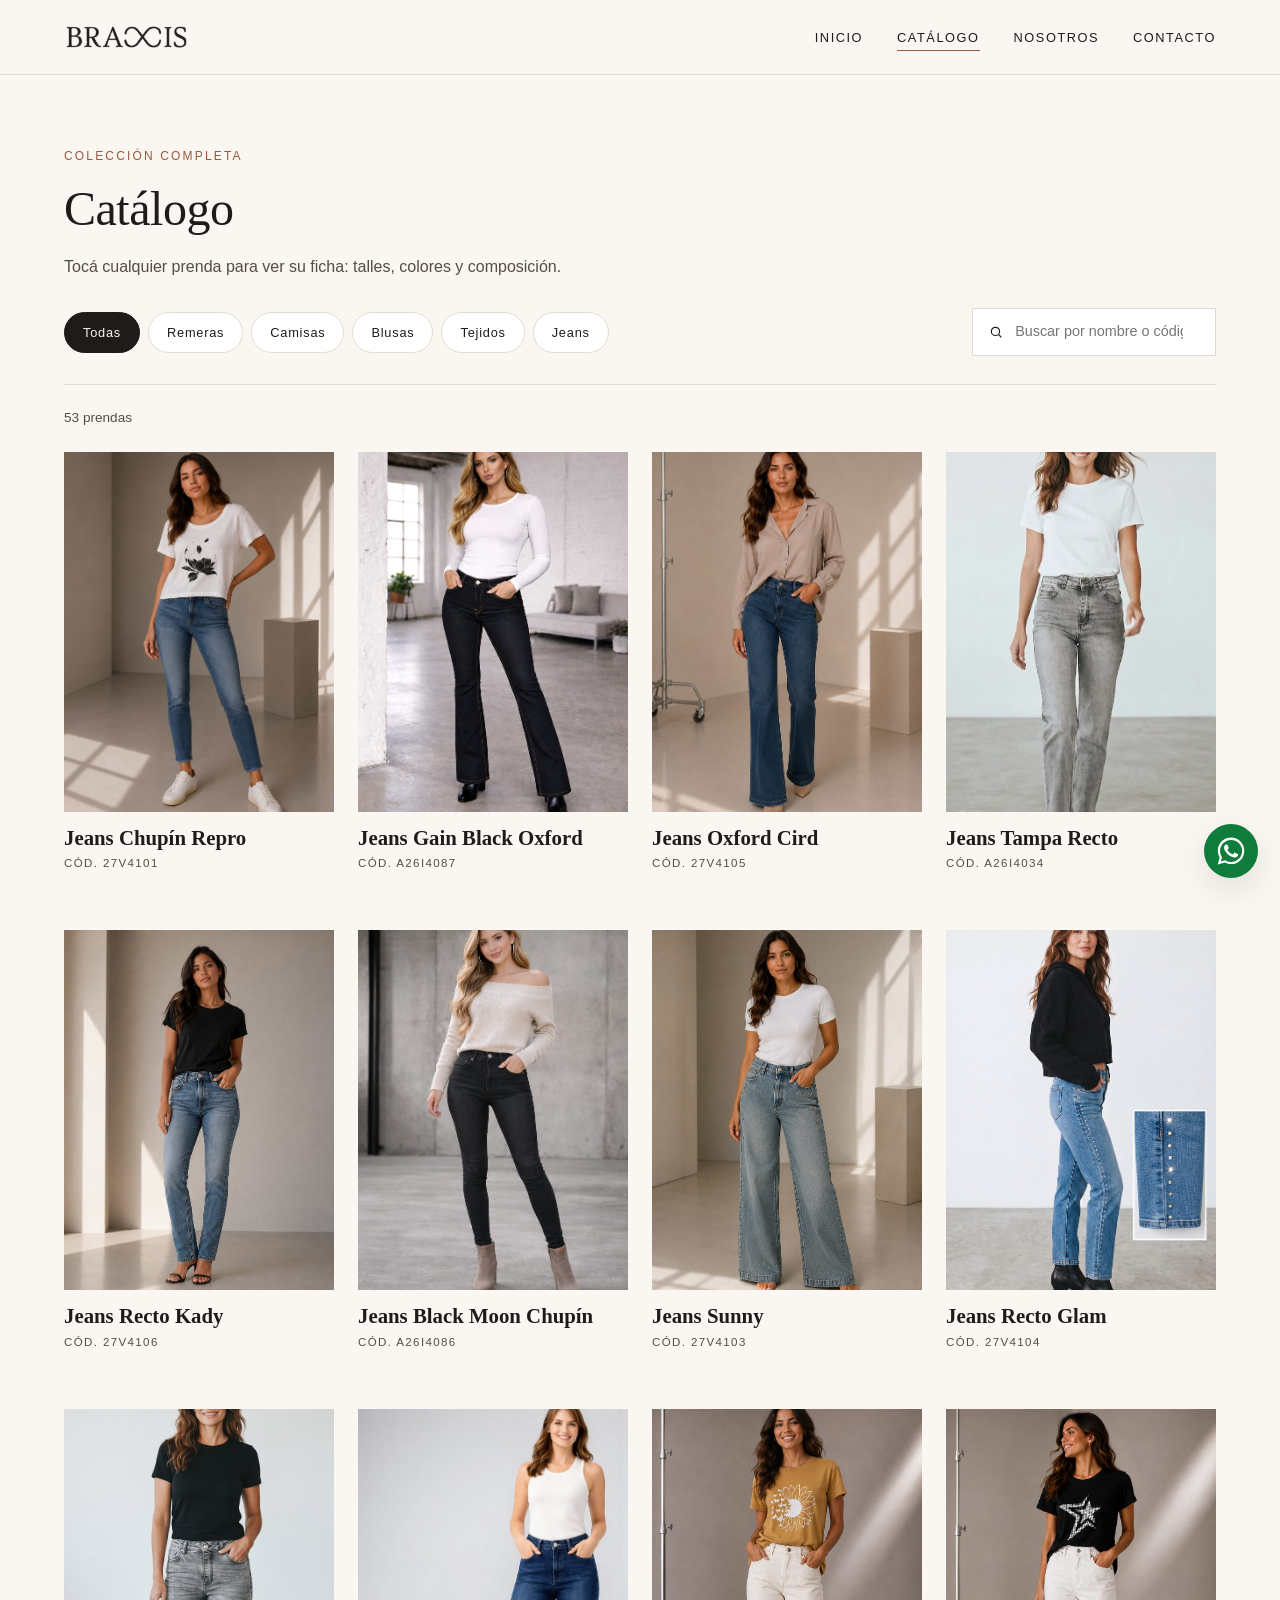
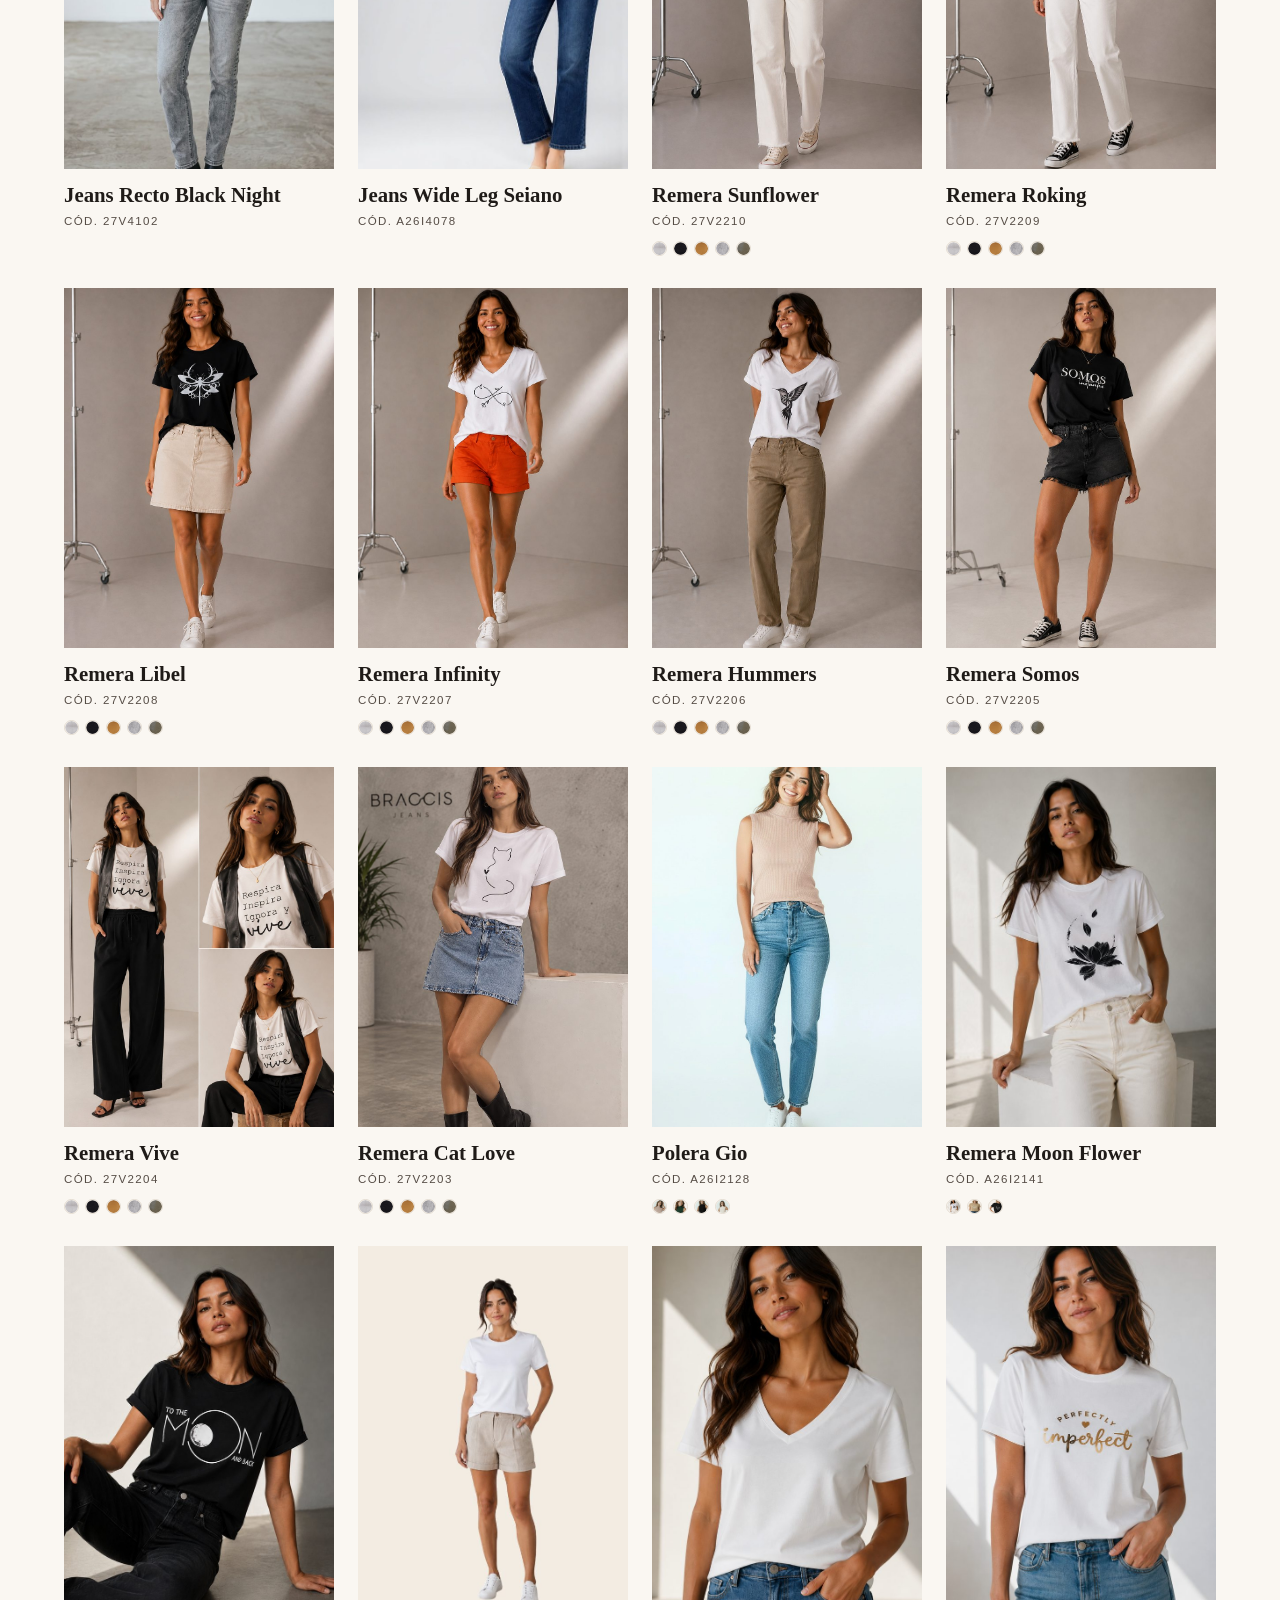
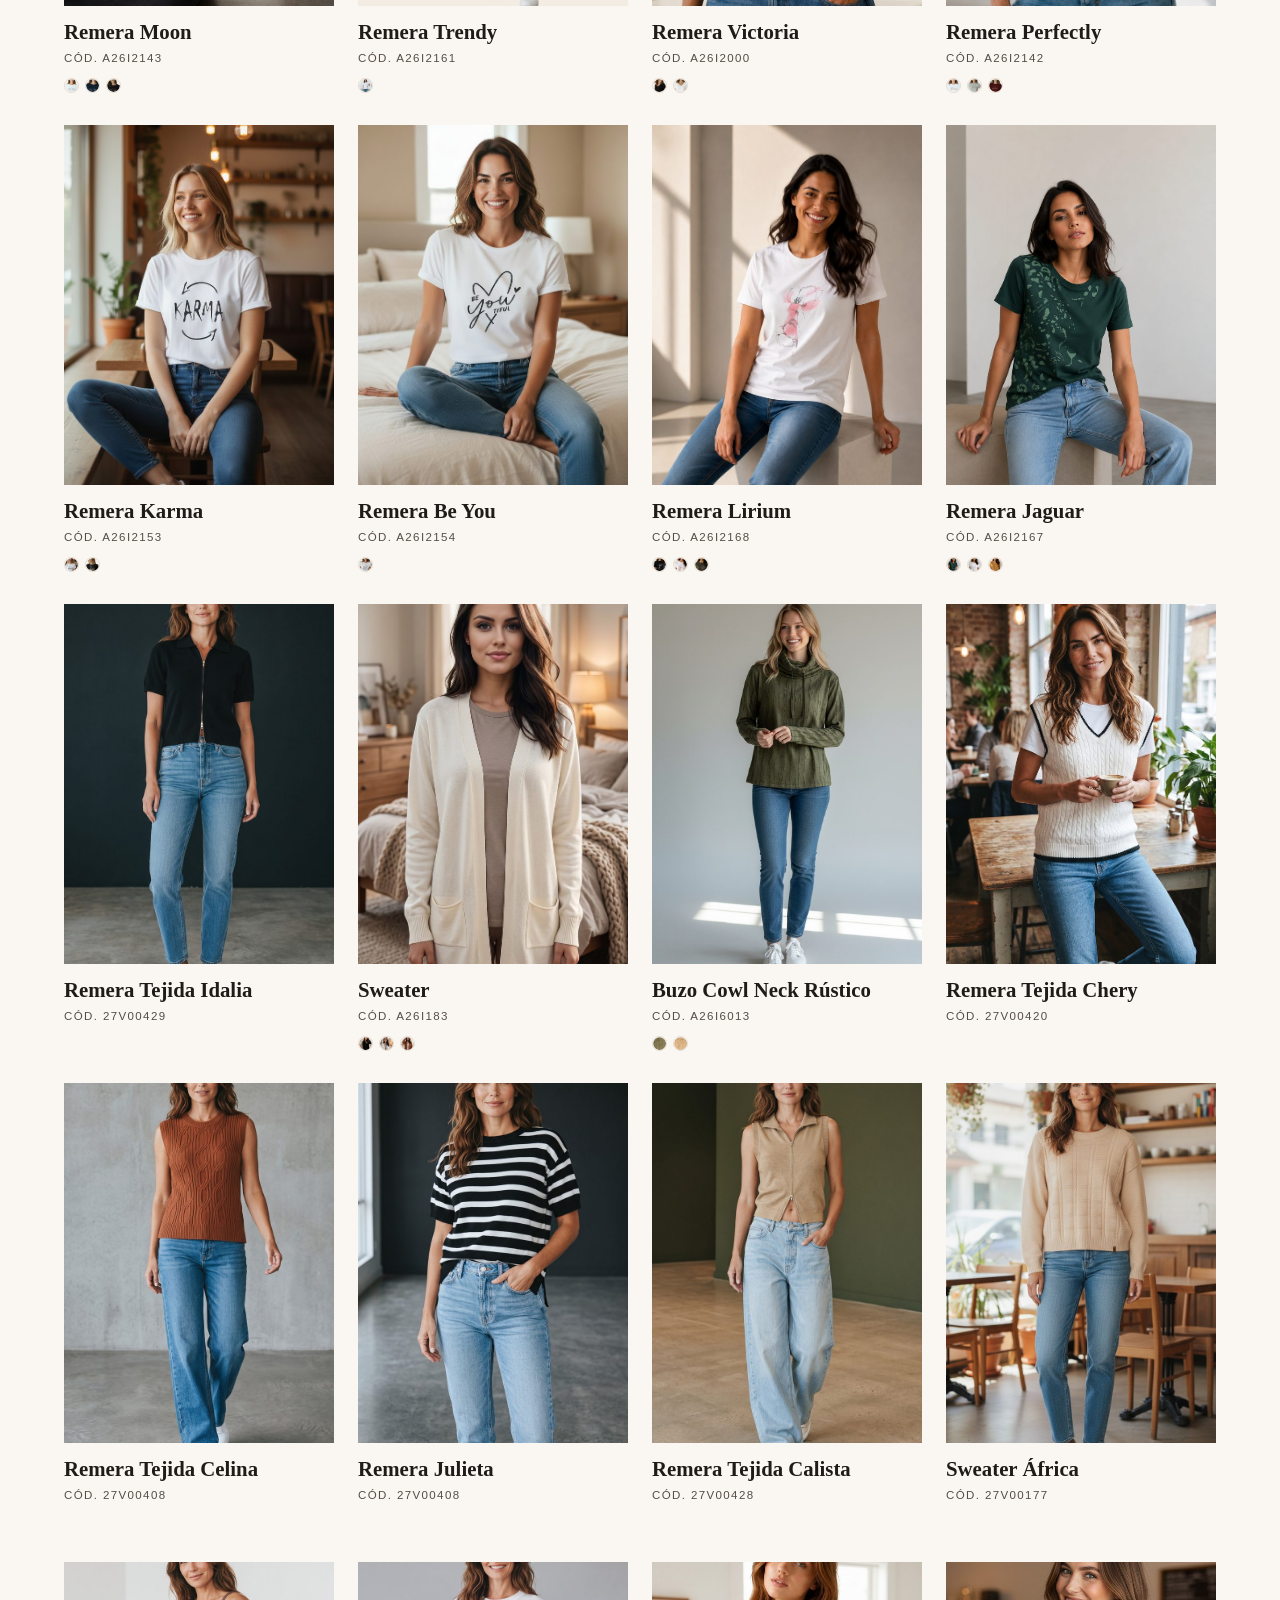
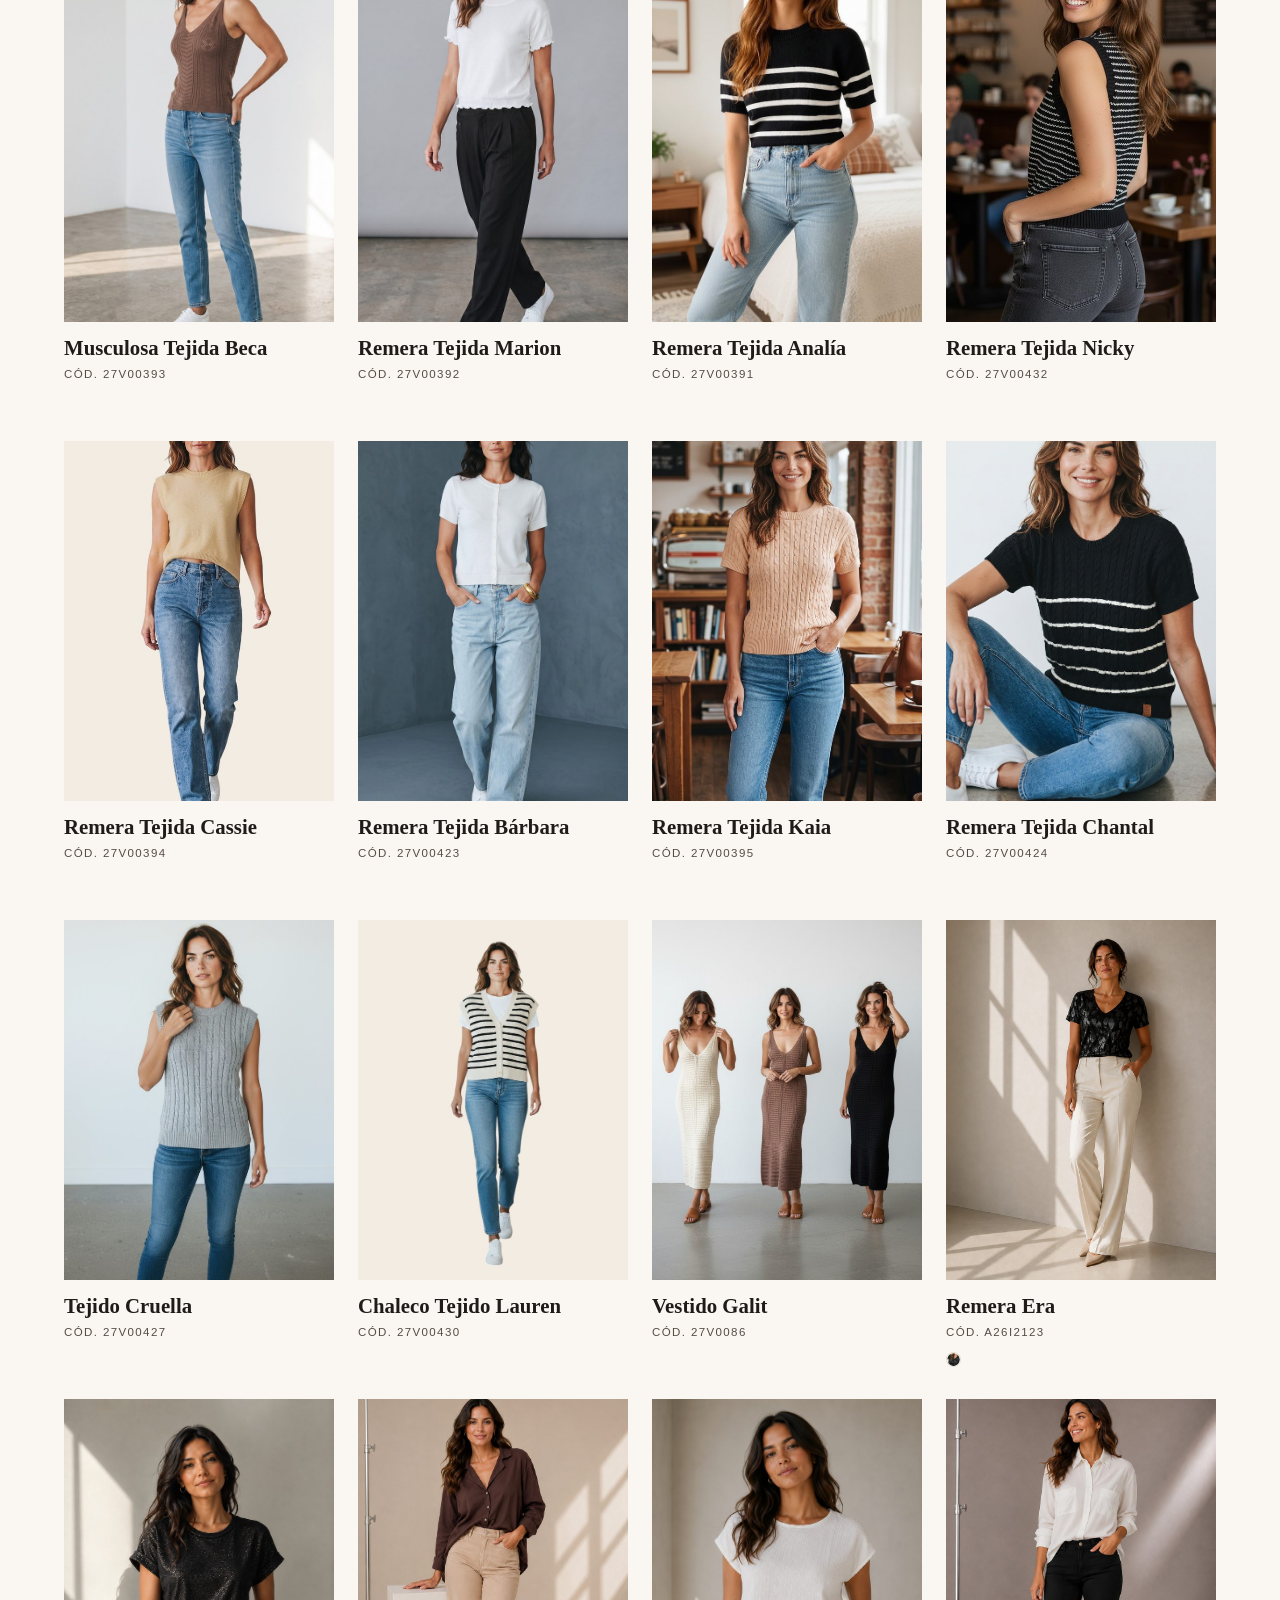
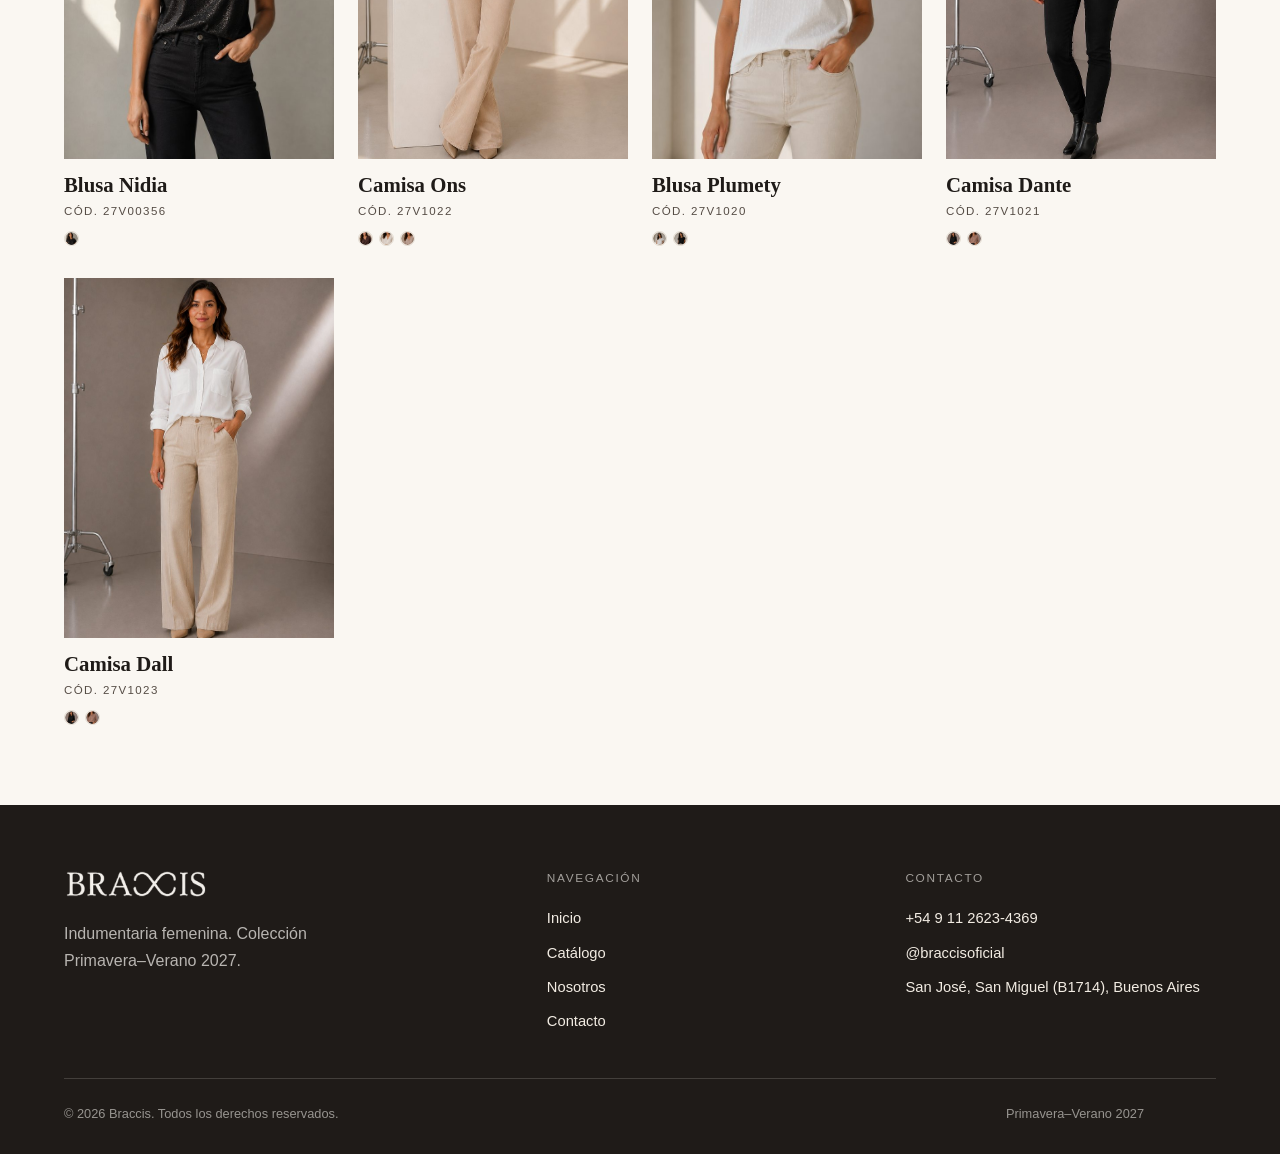
==== catalogo.html @ afd250ff "Sitio web de Braccis: catalogo Primavera-Verano 2027 Sitio estatico de tres paginas (inicio, catalog" ====
<!DOCTYPE html>
<html lang="es-AR">
<head>
  <meta charset="UTF-8">
  <!-- Reglas de seguridad metidas en la propia pagina.
       Hacen falta porque GitHub Pages no lee el archivo _headers.
       Si se publica en Netlify, manda _headers (que ademas agrega
       proteccion contra iframes y HTTPS forzado, que aca no se pueden). -->
  <meta http-equiv="Content-Security-Policy" content="default-src 'self'; script-src 'self'; style-src 'self' 'unsafe-inline' https://fonts.googleapis.com; font-src 'self' https://fonts.gstatic.com; img-src 'self' data:; connect-src 'self' https://formspree.io; form-action 'self' https://formspree.io; base-uri 'self'; object-src 'none'">
  <meta name="viewport" content="width=device-width, initial-scale=1.0">
  <title>Catálogo | Braccis</title>
  <meta name="description" content="Catálogo completo de prendas Braccis: remeras, jeans, tejidos, camisas y blusas. Talles, colores y composición de cada modelo.">

  <link rel="preconnect" href="https://fonts.googleapis.com">
  <link rel="preconnect" href="https://fonts.gstatic.com" crossorigin>
  <link href="https://fonts.googleapis.com/css2?family=Cormorant+Garamond:wght@300;400;500&family=Inter:wght@300;400;500&display=swap" rel="stylesheet">
  <link rel="icon" href="img/favicon.svg" type="image/svg+xml">
  <meta name="theme-color" content="#1f1b18">
  <link rel="stylesheet" href="css/styles.css">
</head>
<body>

  <!-- ============ HEADER ============ -->
  <header class="header">
    <div class="contenedor header__inner">
      <a href="index.html" class="logo"><img src="img/logo.png" alt="Braccis"></a>

      <nav class="nav">
        <ul class="nav__lista">
          <li><a class="nav__link" href="index.html">Inicio</a></li>
          <li><a class="nav__link" href="catalogo.html" aria-current="page">Catálogo</a></li>
          <li><a class="nav__link" href="index.html#nosotros">Nosotros</a></li>
          <li><a class="nav__link" href="contacto.html">Contacto</a></li>
        </ul>
      </nav>

      <button class="hamburguesa" aria-label="Abrir menú" aria-expanded="false">
        <span></span><span></span><span></span>
      </button>
    </div>
  </header>

  <!-- ============ ENCABEZADO DE PAGINA ============ -->
  <section style="padding-top:72px">
    <div class="contenedor">
      <p class="antetitulo">Colección completa</p>
      <h1 class="titulo-seccion">Catálogo</h1>
      <p class="bajada">Tocá cualquier prenda para ver su ficha: talles, colores y composición.</p>
    </div>
  </section>

  <!-- ============ FILTROS ============ -->
  <div class="contenedor">
    <div class="filtros">
      <!-- Los chips se generan solos con las categorias de js/productos.js -->
      <div class="filtros__grupo" data-filtros></div>

      <label class="buscador">
        <svg width="16" height="16" viewBox="0 0 24 24" fill="none" stroke="currentColor" stroke-width="2" aria-hidden="true">
          <circle cx="11" cy="11" r="7"></circle>
          <line x1="21" y1="21" x2="16.7" y2="16.7"></line>
        </svg>
        <input type="search" placeholder="Buscar por nombre o código" data-buscador aria-label="Buscar prendas">
      </label>
    </div>

    <p class="contador" data-contador></p>

    <!-- ============ GRILLA ============ -->
    <div class="grilla-productos" data-grilla></div>
  </div>

  <!-- ============ FOOTER ============ -->
  <footer class="footer">
    <div class="contenedor">
      <div class="footer__grid">
        <div>
          <p class="logo"><img src="img/logo-claro.png" alt="Braccis"></p>
          <p style="margin-top:14px;max-width:36ch;color:rgba(250,247,242,.7)" data-empresa="descripcionCorta"></p>
        </div>

        <div>
          <p class="footer__titulo">Navegación</p>
          <ul class="footer__lista">
            <li><a href="index.html">Inicio</a></li>
            <li><a href="catalogo.html">Catálogo</a></li>
            <li><a href="index.html#nosotros">Nosotros</a></li>
            <li><a href="contacto.html">Contacto</a></li>
          </ul>
        </div>

        <div>
          <p class="footer__titulo">Contacto</p>
          <ul class="footer__lista">
            <li><a data-empresa="email" href="#"></a></li>
            <li><a data-empresa="telefonoVisible" href="#"></a></li>
            <li><a data-empresa="instagramUsuario" href="#" target="_blank" rel="noopener"></a></li>
            <li data-empresa="direccion"></li>
          </ul>
        </div>
      </div>

      <div class="footer__abajo">
        <span>&copy; <span data-anio></span> Braccis. Todos los derechos reservados.</span>
        <span>Primavera–Verano 2027</span>
      </div>
    </div>
  </footer>

  <a class="wsp-flotante" data-wsp href="#" aria-label="Escribinos por WhatsApp">
    <svg width="28" height="28" viewBox="0 0 24 24" fill="#fff" aria-hidden="true">
      <path d="M17.47 14.38c-.3-.15-1.75-.86-2.02-.96-.27-.1-.47-.15-.67.15-.2.3-.77.96-.94 1.16-.17.2-.35.22-.64.07-.3-.15-1.25-.46-2.38-1.47-.88-.79-1.48-1.76-1.65-2.06-.17-.3-.02-.46.13-.6.13-.13.3-.35.45-.52.15-.17.2-.3.3-.5.1-.2.05-.37-.02-.52-.08-.15-.67-1.61-.92-2.2-.24-.58-.49-.5-.67-.51h-.57c-.2 0-.52.07-.79.37-.27.3-1.04 1.01-1.04 2.47s1.06 2.87 1.21 3.07c.15.2 2.1 3.2 5.08 4.49.71.3 1.26.49 1.69.63.71.22 1.36.19 1.87.12.57-.09 1.75-.72 2-1.41.25-.69.25-1.28.17-1.41-.07-.13-.27-.2-.57-.35zM12.05 21.5h-.01a9.42 9.42 0 0 1-4.8-1.32l-.34-.2-3.57.94.95-3.48-.22-.36a9.4 9.4 0 0 1-1.44-5.02c0-5.2 4.23-9.43 9.44-9.43a9.37 9.37 0 0 1 6.67 2.77 9.35 9.35 0 0 1 2.76 6.67c0 5.2-4.23 9.43-9.44 9.43zM20.14 3.85A11.28 11.28 0 0 0 12.05.5C5.8.5.72 5.58.72 11.82c0 2 .52 3.95 1.52 5.67L.62 23.5l6.15-1.61a11.3 11.3 0 0 0 5.28 1.34h.01c6.24 0 11.32-5.08 11.32-11.32 0-3.03-1.18-5.87-3.24-8.01z"/>
    </svg>
  </a>

  <div class="modal" data-modal>
    <div class="modal__caja" data-modal-contenido></div>
  </div>

  <script src="js/config.js"></script>
  <script src="js/productos.js"></script>
  <script src="js/catalogo.js"></script>
  <script src="js/main.js"></script>
</body>
</html>
---- css/styles.css ----
/* ============================================================
   Braccis - hoja de estilos principal
   Paleta, tipografia y componentes compartidos por todo el sitio
   ============================================================ */

:root {
  /* Colores */
  --crema:      #faf7f2;
  --crema-alt:  #f2ece3;
  --tinta:      #1f1b18;
  --tinta-soft: #554c45;
  --linea:      #e3dbd0;
  --acento:     #98583e;   /* terracota (oscurecido para que el texto
                              chico llegue al contraste minimo AA) */
  --acento-osc: #8a4f38;
  --blanco:     #ffffff;

  /* Tipografia */
  --display: "Cormorant Garamond", Georgia, "Times New Roman", serif;
  --texto:   "Inter", -apple-system, "Segoe UI", Roboto, Helvetica, Arial, sans-serif;

  /* Medidas */
  --ancho:   1200px;
  --radio:   2px;
  --sombra:  0 12px 32px rgba(31, 27, 24, .10);
  --trans:   .25s ease;
}

/* ---------- Reset ---------- */
*, *::before, *::after { box-sizing: border-box; }
body, h1, h2, h3, h4, p, figure, ul, ol { margin: 0; padding: 0; }
ul, ol { list-style: none; }
img { max-width: 100%; display: block; }
a { color: inherit; text-decoration: none; }
button { font: inherit; cursor: pointer; border: none; background: none; color: inherit; }
input, select, textarea { font: inherit; color: inherit; }

html { scroll-behavior: smooth; }

body {
  font-family: var(--texto);
  font-size: 16px;
  line-height: 1.65;
  color: var(--tinta);
  background: var(--crema);
  -webkit-font-smoothing: antialiased;
}

/* ---------- Utilidades ---------- */
.contenedor {
  width: 100%;
  max-width: var(--ancho);
  margin-inline: auto;
  padding-inline: 24px;
}

.seccion { padding-block: 96px; }
.seccion--alt { background: var(--crema-alt); }

.titulo-seccion {
  font-family: var(--display);
  font-size: clamp(2rem, 4vw, 3rem);
  font-weight: 500;
  line-height: 1.15;
  letter-spacing: -.01em;
}

.antetitulo {
  font-size: .75rem;
  letter-spacing: .18em;
  text-transform: uppercase;
  color: var(--acento);
  margin-bottom: 14px;
}

.bajada {
  color: var(--tinta-soft);
  max-width: 58ch;
  margin-top: 18px;
}

.centrado { text-align: center; }
.centrado .bajada { margin-inline: auto; }

/* ---------- Botones ---------- */
.btn {
  display: inline-flex;
  align-items: center;
  justify-content: center;
  gap: 10px;
  padding: 14px 30px;
  border-radius: var(--radio);
  font-size: .82rem;
  letter-spacing: .12em;
  text-transform: uppercase;
  transition: var(--trans);
  border: 1px solid transparent;
}
.btn--primario { background: var(--tinta); color: var(--crema); }
.btn--primario:hover { background: var(--acento); }
.btn--linea { border-color: var(--tinta); color: var(--tinta); }
.btn--linea:hover { background: var(--tinta); color: var(--crema); }
.btn--wsp { background: #0f7c3b; color: #fff; }
.btn--wsp:hover { background: #0d7035; }

/* ---------- Header ---------- */
.header {
  position: sticky;
  top: 0;
  z-index: 50;
  background: rgba(250, 247, 242, .92);
  backdrop-filter: blur(10px);
  border-bottom: 1px solid var(--linea);
}
.header__inner {
  display: flex;
  align-items: center;
  justify-content: space-between;
  gap: 24px;
  min-height: 74px;
}
/* El logo es la imagen sacada del catalogo (img/logo.png).
   Se cambia el alto y listo, el ancho se ajusta solo. */
.logo { display: inline-block; line-height: 0; }
.logo img { height: 26px; width: auto; }
.footer .logo img { height: 30px; }

/* Fallback: si algun dia se saca la imagen, el texto sigue funcionando */
.logo--texto {
  font-family: var(--display);
  font-size: 1.65rem;
  letter-spacing: .22em;
  text-transform: uppercase;
  line-height: 1.2;
}
.nav__lista { display: flex; gap: 34px; }
.nav__link {
  font-size: .8rem;
  letter-spacing: .12em;
  text-transform: uppercase;
  padding-block: 6px;
  position: relative;
}
.nav__link::after {
  content: "";
  position: absolute;
  left: 0; bottom: 0;
  width: 0; height: 1px;
  background: var(--acento);
  transition: var(--trans);
}
.nav__link:hover::after,
.nav__link[aria-current="page"]::after { width: 100%; }

/* Boton hamburguesa (solo movil) */
.hamburguesa { display: none; width: 26px; height: 18px; position: relative; }
.hamburguesa span {
  position: absolute; left: 0;
  width: 100%; height: 1.5px;
  background: var(--tinta);
  transition: var(--trans);
}
.hamburguesa span:nth-child(1) { top: 0; }
.hamburguesa span:nth-child(2) { top: 50%; transform: translateY(-50%); }
.hamburguesa span:nth-child(3) { bottom: 0; }
.hamburguesa[aria-expanded="true"] span:nth-child(1) { top: 50%; transform: rotate(45deg); }
.hamburguesa[aria-expanded="true"] span:nth-child(2) { opacity: 0; }
.hamburguesa[aria-expanded="true"] span:nth-child(3) { bottom: auto; top: 50%; transform: rotate(-45deg); }

/* ---------- Hero ---------- */
.hero {
  min-height: 78vh;
  display: grid;
  place-items: center;
  text-align: center;
  padding-block: 110px;
  /* Para cambiar la foto de portada, reemplazar la ruta de url() */
  background:
    linear-gradient(rgba(31,27,24,.42), rgba(31,27,24,.52)),
    url("../img/prendas/jeans-cird.jpg") center 6% / cover no-repeat,
    var(--tinta-soft);
  color: var(--crema);
}
.hero__antetitulo {
  font-size: .75rem;
  letter-spacing: .22em;
  text-transform: uppercase;
  color: rgba(250, 247, 242, .8);
  margin-bottom: 20px;
}
.hero__titulo {
  font-family: var(--display);
  font-weight: 400;
  font-size: clamp(2.6rem, 7vw, 5rem);
  line-height: 1.05;
  letter-spacing: -.02em;
}
.hero__bajada {
  margin: 22px auto 36px;
  max-width: 52ch;
  font-size: 1.05rem;
  color: rgba(250, 247, 242, .9);
}
.hero__acciones { display: flex; gap: 16px; justify-content: center; flex-wrap: wrap; }
.hero .btn--linea { border-color: var(--crema); color: var(--crema); }
.hero .btn--linea:hover { background: var(--crema); color: var(--tinta); }

/* ---------- Grilla de categorias ---------- */
.grilla-categorias {
  display: grid;
  grid-template-columns: repeat(auto-fit, minmax(260px, 1fr));
  gap: 20px;
  margin-top: 52px;
}
.categoria {
  position: relative;
  aspect-ratio: 3 / 4;
  overflow: hidden;
  background: var(--crema-alt);
  display: block;
}
.categoria img { width: 100%; height: 100%; object-fit: cover; transition: transform .6s ease; }
.categoria:hover img { transform: scale(1.05); }
.categoria__etiqueta {
  position: absolute;
  inset: auto 0 0 0;
  padding: 22px;
  background: linear-gradient(transparent, rgba(31,27,24,.75));
  color: var(--crema);
  font-family: var(--display);
  font-size: 1.5rem;
}

/* ---------- Catalogo ---------- */
.filtros {
  display: flex;
  flex-wrap: wrap;
  align-items: center;
  gap: 12px;
  padding-block: 28px;
  border-bottom: 1px solid var(--linea);
}
.filtros__grupo { display: flex; flex-wrap: wrap; gap: 8px; }
.chip {
  padding: 9px 18px;
  border: 1px solid var(--linea);
  border-radius: 999px;
  font-size: .8rem;
  letter-spacing: .06em;
  background: var(--blanco);
  transition: var(--trans);
}
.chip:hover { border-color: var(--tinta); }
.chip[aria-pressed="true"] { background: var(--tinta); color: var(--crema); border-color: var(--tinta); }

.buscador {
  margin-left: auto;
  display: flex;
  align-items: center;
  gap: 10px;
  border: 1px solid var(--linea);
  background: var(--blanco);
  padding: 10px 16px;
  min-width: 240px;
}
.buscador input { border: none; outline: none; width: 100%; background: transparent; font-size: .9rem; }

.contador {
  padding-block: 22px;
  font-size: .85rem;
  color: var(--tinta-soft);
}

.grilla-productos {
  display: grid;
  grid-template-columns: repeat(auto-fill, minmax(240px, 1fr));
  gap: 32px 24px;
  padding-bottom: 80px;
}

.producto { cursor: pointer; }
.producto__figura {
  position: relative;
  aspect-ratio: 3 / 4;
  background: var(--crema-alt);
  overflow: hidden;
  margin-bottom: 14px;
}
.producto__figura img { width: 100%; height: 100%; object-fit: cover; transition: transform .6s ease; }
.producto:hover .producto__figura img { transform: scale(1.04); }
.producto__placeholder {
  width: 100%; height: 100%;
  display: grid; place-items: center;
  font-family: var(--display);
  font-size: 2.4rem;
  color: #cfc4b5;
  background: repeating-linear-gradient(45deg, var(--crema-alt) 0 12px, #ece5da 12px 24px);
}
.producto__nombre { font-family: var(--display); font-size: 1.3rem; line-height: 1.2; }
.producto__codigo { font-size: .72rem; letter-spacing: .12em; color: var(--tinta-soft); text-transform: uppercase; margin-top: 4px; }
.producto__precio { margin-top: 8px; font-size: .95rem; }
.producto__colores { display: flex; gap: 6px; margin-top: 10px; min-height: 15px; }

/* Cada bolita es el circulito recortado del catalogo, no un color plano */
.punto-color {
  width: 15px;
  height: 15px;
  border-radius: 50%;
  border: 1px solid var(--linea);
  object-fit: cover;
  flex: 0 0 auto;
}

/* Lista de colores dentro de la ficha */
.colores-lista { display: flex; flex-wrap: wrap; gap: 6px 14px; }
.color-item { display: inline-flex; align-items: center; gap: 6px; }

.vacio { padding: 80px 0; text-align: center; color: var(--tinta-soft); }

/* ---------- Modal de producto ---------- */
.modal {
  position: fixed;
  inset: 0;
  z-index: 100;
  display: none;
  place-items: center;
  padding: 24px;
  background: rgba(31, 27, 24, .55);
}
.modal.abierto { display: grid; }
.modal__caja {
  background: var(--crema);
  max-width: 900px;
  width: 100%;
  max-height: 90vh;
  overflow-y: auto;
  display: grid;
  grid-template-columns: 1fr 1fr;
  position: relative;
  box-shadow: var(--sombra);
}
.modal__cerrar {
  position: absolute;
  top: 14px; right: 16px;
  font-size: 1.8rem;
  line-height: 1;
  z-index: 2;
}
.modal__media { background: var(--crema-alt); }
.modal__figura { background: var(--crema-alt); aspect-ratio: 3/4; }
.modal__figura img { width: 100%; height: 100%; object-fit: cover; }

/* Tira de miniaturas: la principal mas las fotos de los otros colores */
.miniaturas {
  display: flex;
  gap: 8px;
  padding: 10px;
  overflow-x: auto;
}
.miniatura {
  flex: 0 0 58px;
  height: 78px;
  padding: 0;
  border: 1px solid transparent;
  background: var(--blanco);
  opacity: .6;
  transition: var(--trans);
}
.miniatura img { width: 100%; height: 100%; object-fit: cover; }
.miniatura:hover { opacity: 1; }
.miniatura[aria-current="true"] { opacity: 1; border-color: var(--tinta); }
.modal__info { padding: 44px 40px; }
.modal__nombre { font-family: var(--display); font-size: 2.1rem; line-height: 1.1; }
.ficha { margin-top: 26px; border-top: 1px solid var(--linea); }
.ficha__fila { display: flex; gap: 16px; padding: 12px 0; border-bottom: 1px solid var(--linea); font-size: .9rem; }
.ficha__clave { min-width: 110px; color: var(--tinta-soft); letter-spacing: .06em; text-transform: uppercase; font-size: .72rem; padding-top: 3px; }
.talles { display: flex; flex-wrap: wrap; gap: 8px; }
.talle { border: 1px solid var(--linea); padding: 5px 13px; font-size: .8rem; background: var(--blanco); }

/* ---------- Formulario ---------- */
.form { display: grid; gap: 18px; max-width: 620px; }
.campo { display: grid; gap: 7px; }
.campo label { font-size: .74rem; letter-spacing: .12em; text-transform: uppercase; color: var(--tinta-soft); }
.campo input, .campo textarea, .campo select {
  border: 1px solid var(--linea);
  background: var(--blanco);
  padding: 13px 15px;
  border-radius: var(--radio);
  outline: none;
  transition: var(--trans);
}
.campo input:focus, .campo textarea:focus, .campo select:focus { border-color: var(--acento); }
.campo textarea { min-height: 140px; resize: vertical; }
.form__nota { font-size: .82rem; color: var(--tinta-soft); }

/* ---------- Datos de contacto ---------- */
.datos { display: grid; gap: 26px; }
.dato__clave { font-size: .72rem; letter-spacing: .14em; text-transform: uppercase; color: var(--acento); margin-bottom: 5px; }
.dato a:hover { color: var(--acento); }

.dos-columnas {
  display: grid;
  grid-template-columns: 1.1fr .9fr;
  gap: 64px;
  align-items: start;
}

/* ---------- Footer ---------- */
.footer {
  background: var(--tinta);
  color: var(--crema-alt);
  padding-block: 64px 30px;
}
.footer a:hover { color: var(--blanco); }
.footer__grid {
  display: grid;
  grid-template-columns: 1.4fr 1fr 1fr;
  gap: 48px;
  padding-bottom: 44px;
  border-bottom: 1px solid rgba(250, 247, 242, .16);
}
.footer__titulo { font-size: .74rem; letter-spacing: .14em; text-transform: uppercase; margin-bottom: 18px; color: rgba(250,247,242,.6); }
.footer__lista { display: grid; gap: 10px; font-size: .92rem; }
.footer__abajo {
  padding-top: 24px;
  display: flex;
  justify-content: space-between;
  flex-wrap: wrap;
  gap: 12px;
  font-size: .8rem;
  color: rgba(250, 247, 242, .55);
}

/* ---------- WhatsApp flotante ---------- */
.wsp-flotante {
  position: fixed;
  right: 22px; bottom: 22px;
  z-index: 60;
  width: 54px; height: 54px;
  border-radius: 50%;
  background: #0f7c3b;
  display: grid;
  place-items: center;
  box-shadow: var(--sombra);
  transition: var(--trans);
}
.wsp-flotante:hover { transform: scale(1.07); }

/* ---------- Animacion de entrada ---------- */
.aparece { opacity: 0; transform: translateY(20px); transition: opacity .7s ease, transform .7s ease; }
.aparece.visible { opacity: 1; transform: none; }

/* ---------- Responsive ---------- */
@media (max-width: 900px) {
  .seccion { padding-block: 68px; }
  .dos-columnas { grid-template-columns: 1fr; gap: 44px; }
  .modal__caja { grid-template-columns: 1fr; }
  .modal__figura { aspect-ratio: 4/3; }
  .modal__info { padding: 30px 26px 40px; }
  .footer__grid { grid-template-columns: 1fr; gap: 34px; }

  .hamburguesa { display: block; }
  .nav {
    position: absolute;
    top: 100%; left: 0; right: 0;
    background: var(--crema);
    border-bottom: 1px solid var(--linea);
    display: none;
  }
  .nav.abierta { display: block; }
  .nav__lista { flex-direction: column; gap: 0; padding: 12px 24px 24px; }
  .nav__link { padding-block: 14px; border-bottom: 1px solid var(--linea); }
}

@media (max-width: 560px) {
  .grilla-productos { grid-template-columns: repeat(2, 1fr); gap: 24px 14px; }
  .buscador { margin-left: 0; width: 100%; }
  .btn { padding: 13px 24px; }
}

@media (prefers-reduced-motion: reduce) {
  * { animation: none !important; transition: none !important; }
  .aparece { opacity: 1; transform: none; }
}

/* ---------- Foco visible al navegar con teclado ---------- */
:focus-visible {
  outline: 2px solid var(--acento);
  outline-offset: 3px;
}
.hero :focus-visible,
.footer :focus-visible { outline-color: var(--crema); }

/* El boton flotante de WhatsApp se apoya sobre la esquina inferior derecha:
   se le reserva lugar para que no tape el texto del pie */
@media (max-width: 1320px) {
  .footer__abajo { padding-right: 72px; }
}
@media (max-width: 560px) {
  .footer__abajo { padding-right: 0; padding-bottom: 60px; }
}

/* Campo trampa contra robots de spam: invisible para las personas,
   pero los robots lo completan igual. Ver contacto.html */
.trampa {
  position: absolute;
  left: -9999px;
  width: 1px;
  height: 1px;
  overflow: hidden;
}
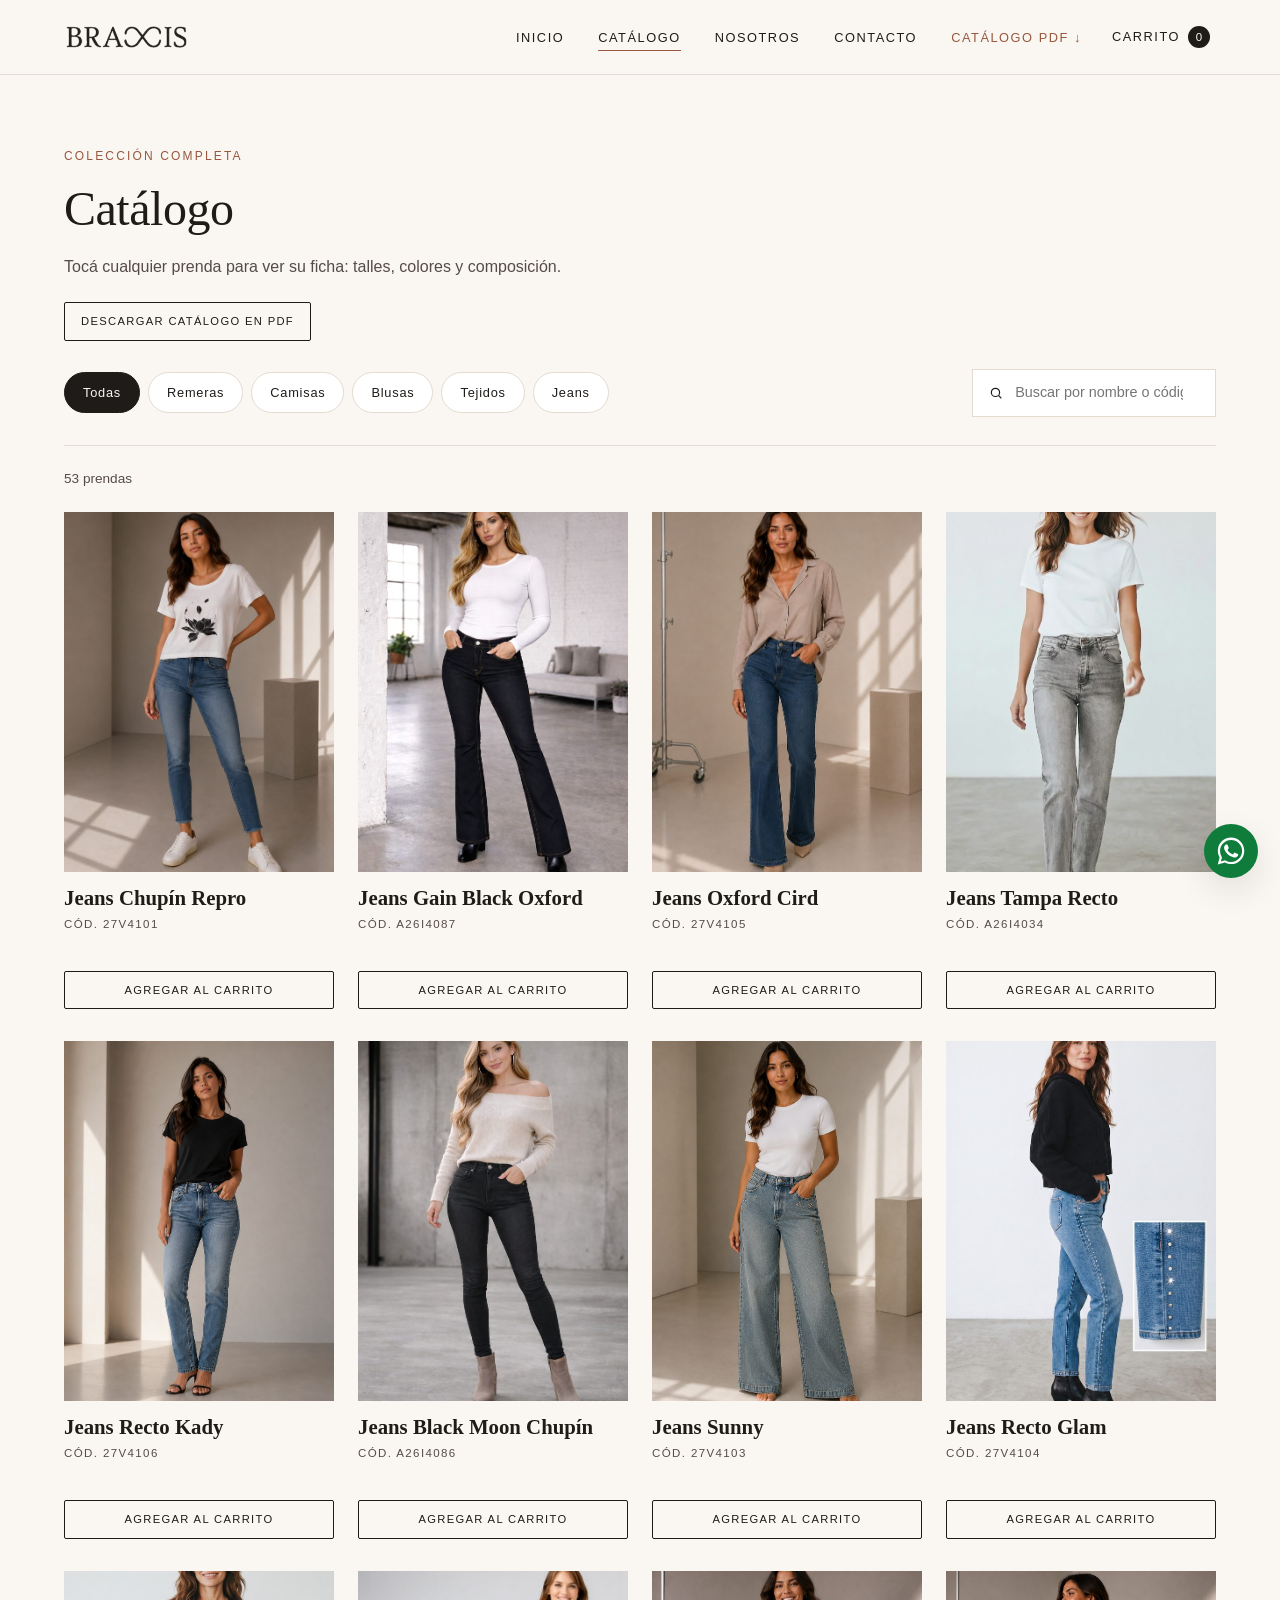
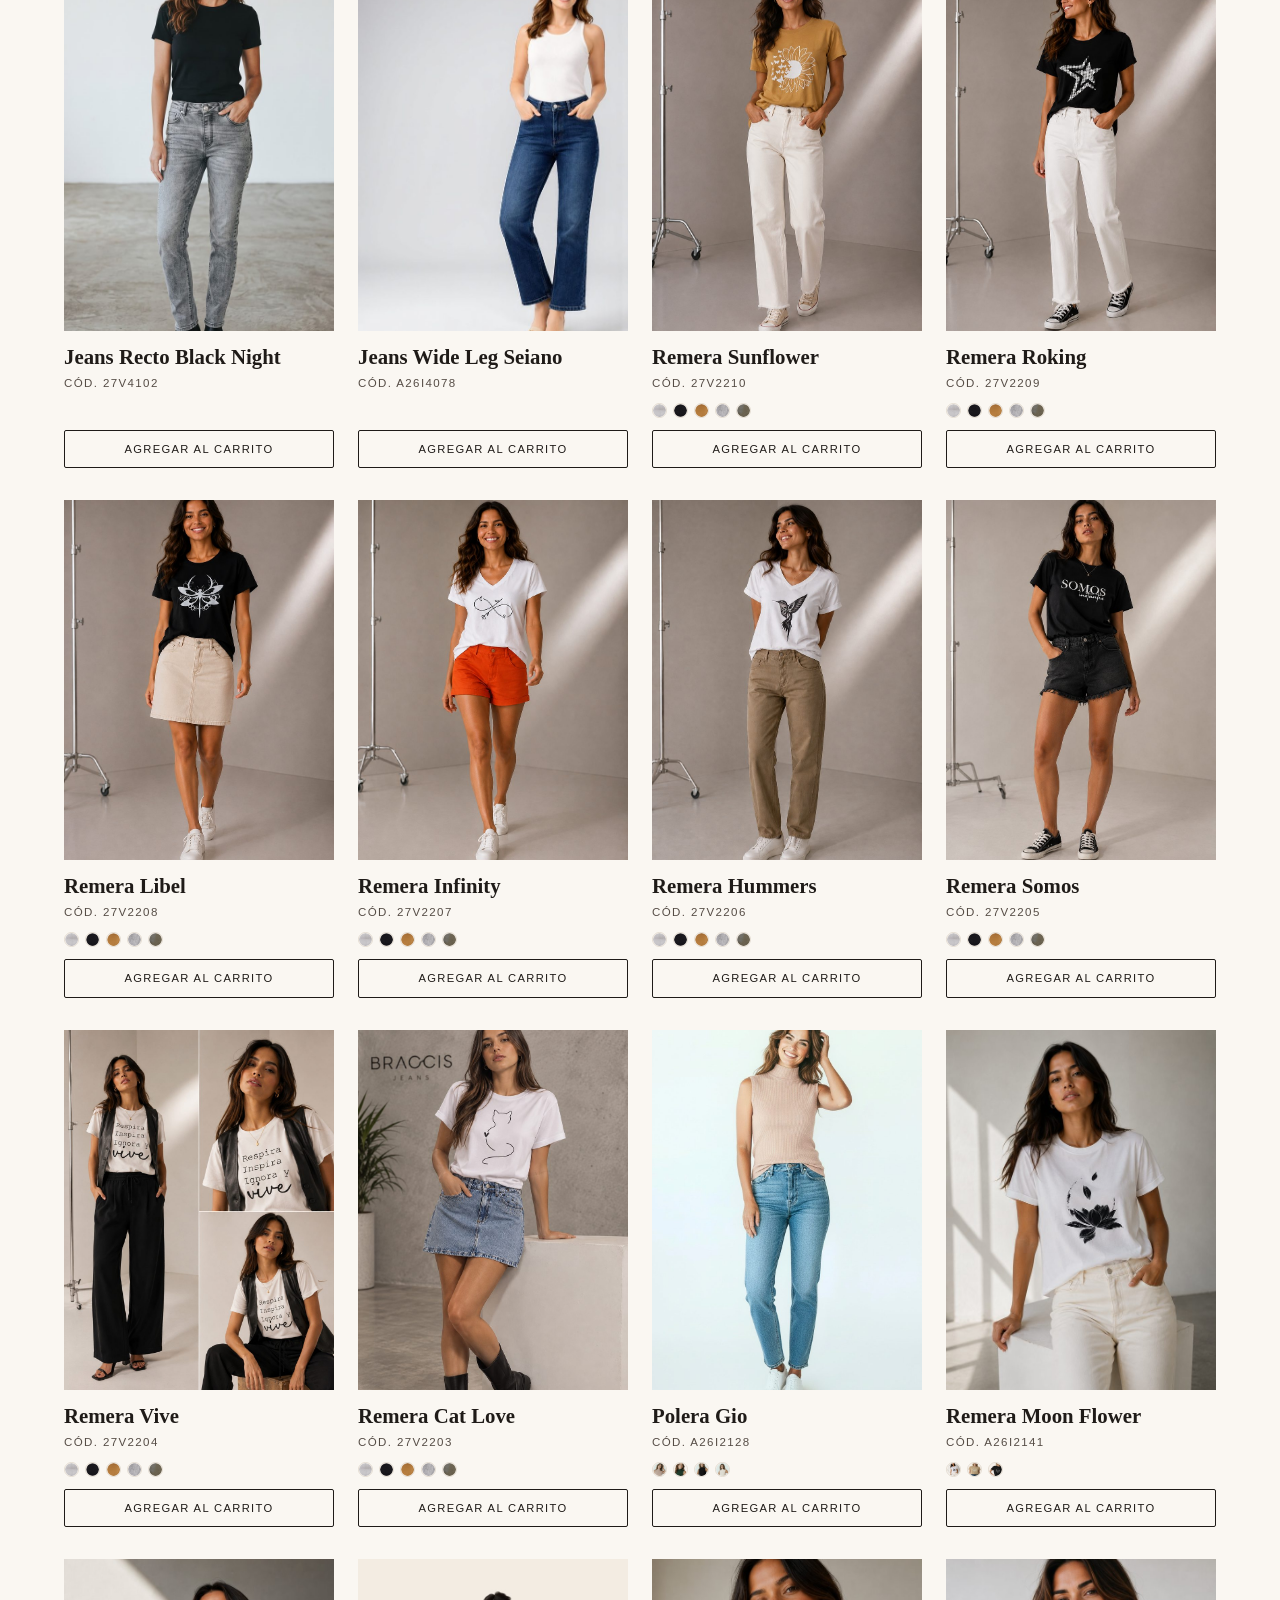
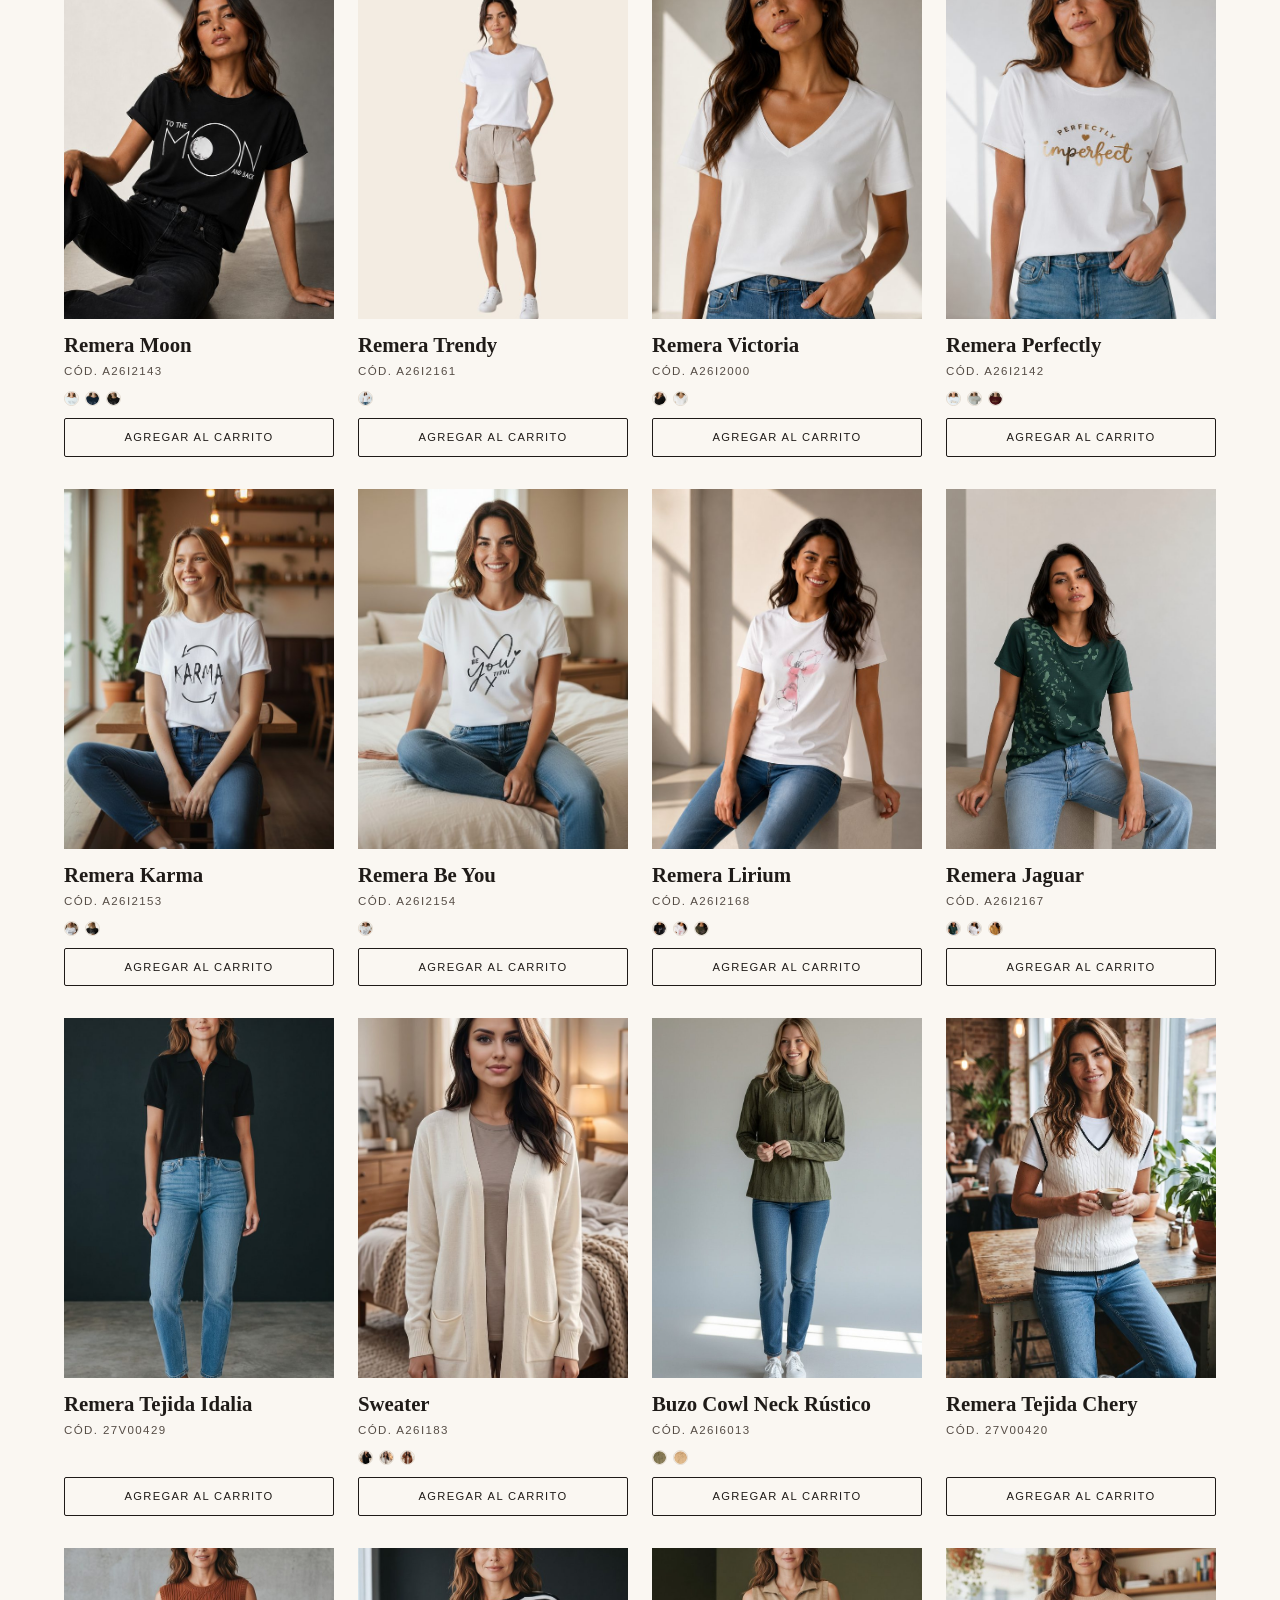
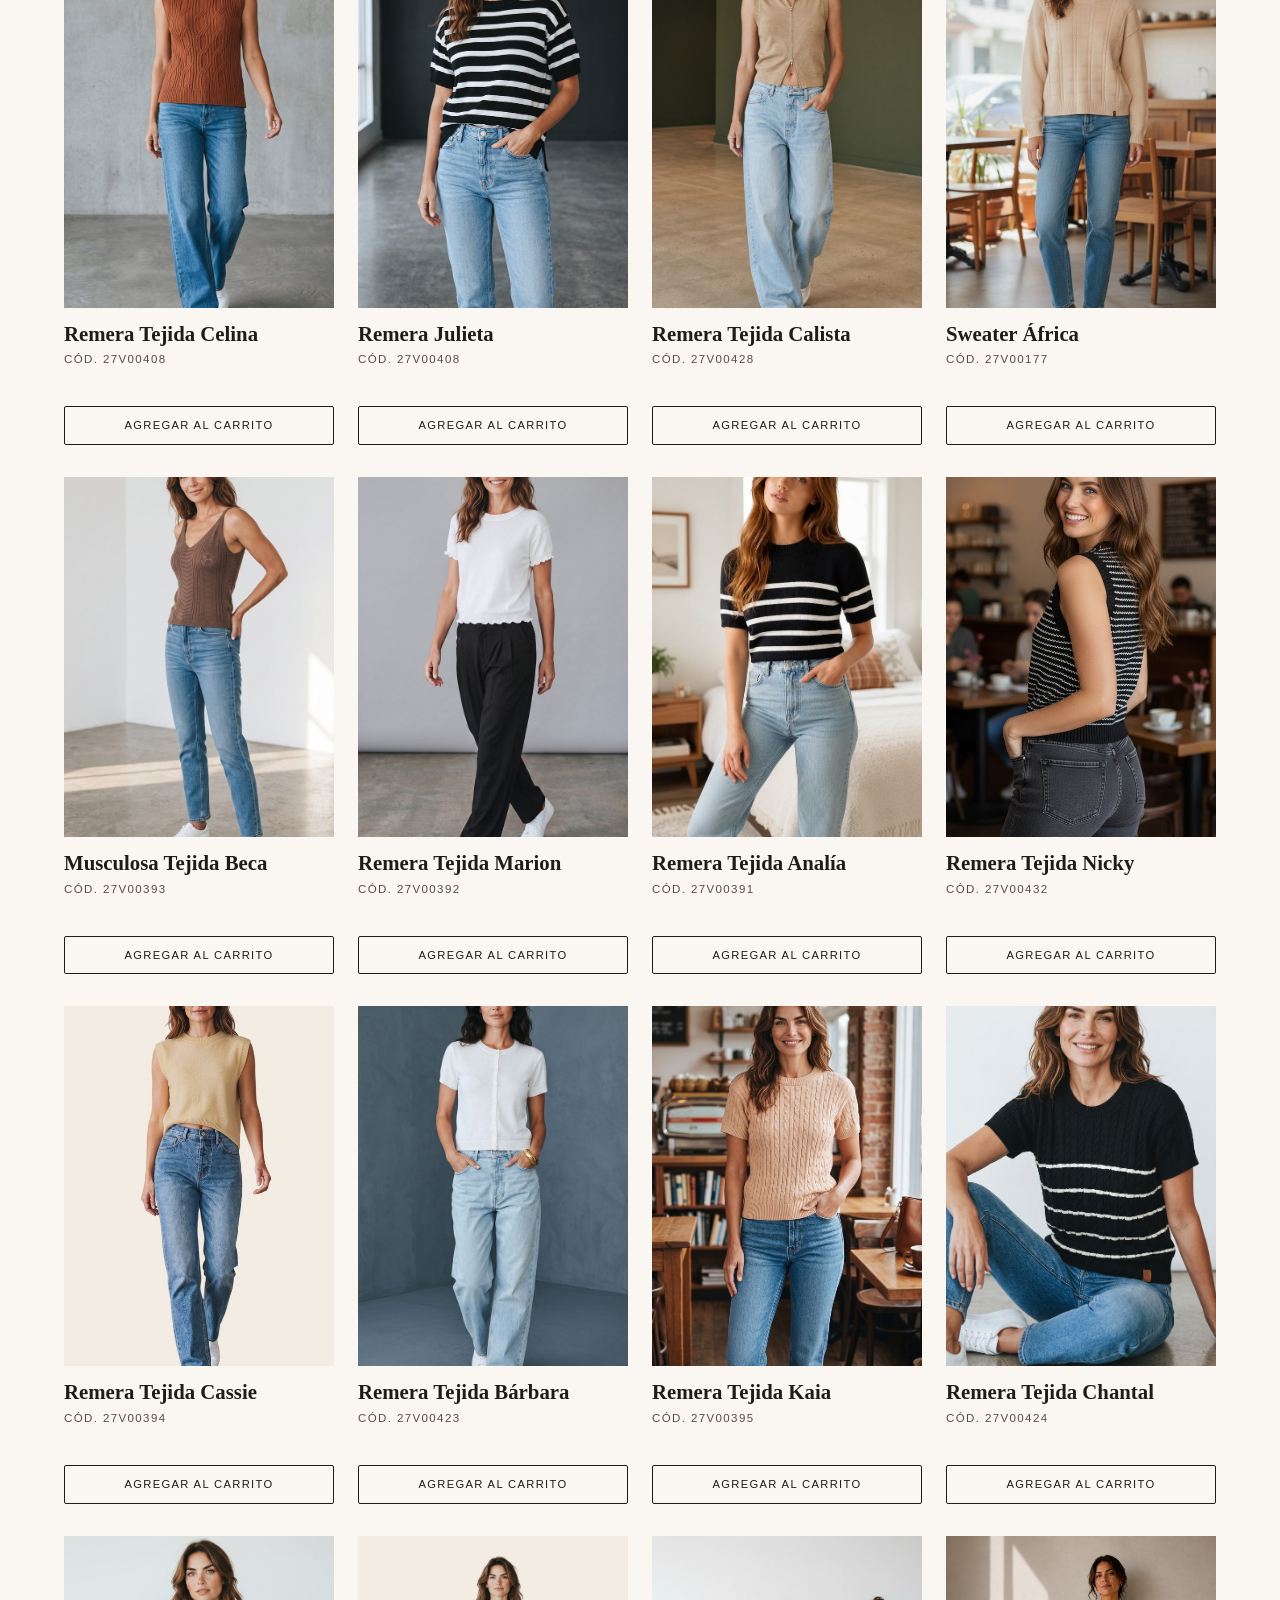
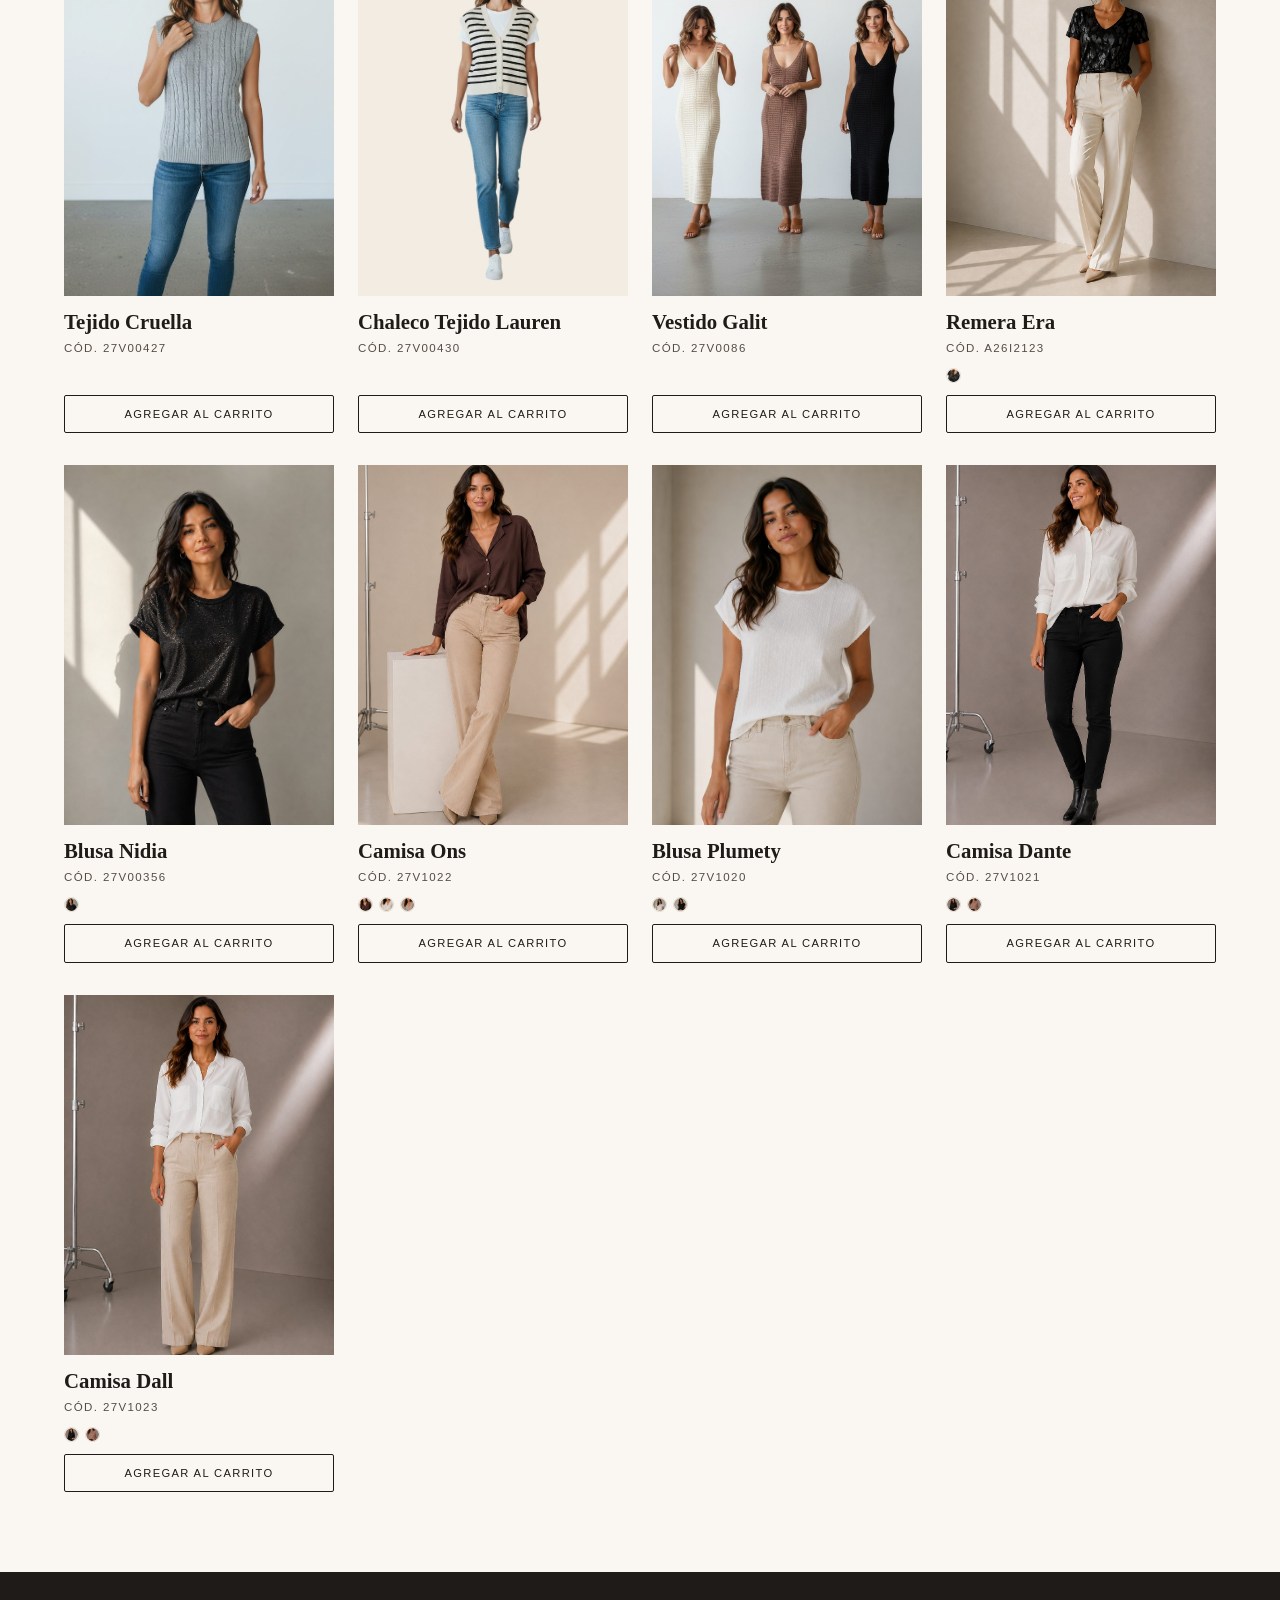
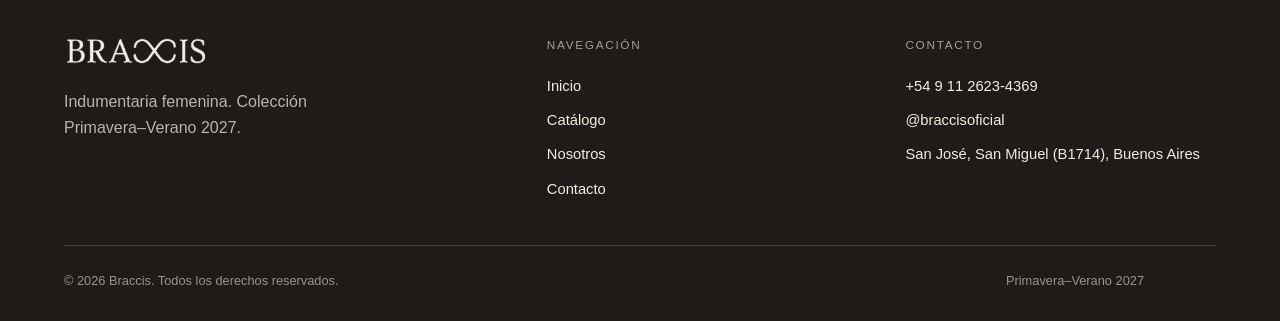
==== commit aec944d6: "Precios desde Google Sheets, video de portada, carrito y catalogo PDF El cliente necesita administra" ====
--- a/catalogo.html
+++ b/catalogo.html
@@ -6,10 +6,36 @@
        Hacen falta porque GitHub Pages no lee el archivo _headers.
        Si se publica en Netlify, manda _headers (que ademas agrega
        proteccion contra iframes y HTTPS forzado, que aca no se pueden). -->
-  <meta http-equiv="Content-Security-Policy" content="default-src 'self'; script-src 'self'; style-src 'self' 'unsafe-inline' https://fonts.googleapis.com; font-src 'self' https://fonts.gstatic.com; img-src 'self' data:; connect-src 'self' https://formspree.io; form-action 'self' https://formspree.io; base-uri 'self'; object-src 'none'">
+  <meta http-equiv="Content-Security-Policy" content="default-src 'self'; script-src 'self'; style-src 'self' 'unsafe-inline' https://fonts.googleapis.com; font-src 'self' https://fonts.gstatic.com; img-src 'self' data:; connect-src 'self' https://formspree.io https://docs.google.com https://*.googleusercontent.com; media-src 'self' https:; form-action 'self' https://formspree.io; base-uri 'self'; object-src 'none'">
+  <!-- ============ IMPORTANTE ============
+       Le pide a Google y a los buscadores que NO indexen este sitio.
+       Esta puesto porque esta direccion es una muestra temporal: si se
+       da de baja, un link indexado seguiria apareciendo en las busquedas
+       durante semanas.
+
+       CUANDO EL SITIO SEA EL DEFINITIVO, HAY QUE BORRAR ESTA LINEA
+       de las tres paginas. Si no, el sitio nunca aparece en Google.
+       ==================================== -->
+  <meta name="robots" content="noindex, nofollow">
   <meta name="viewport" content="width=device-width, initial-scale=1.0">
   <title>Catálogo | Braccis</title>
   <meta name="description" content="Catálogo completo de prendas Braccis: remeras, jeans, tejidos, camisas y blusas. Talles, colores y composición de cada modelo.">
+
+
+  <!-- Lo que se ve al pegar el link en WhatsApp, Instagram o Facebook.
+       IMPORTANTE: og:image y og:url tienen que llevar la direccion
+       COMPLETA del sitio publicado. Con ruta relativa, WhatsApp no
+       muestra la miniatura. Ver herramientas/poner_dominio.py -->
+  <meta property="og:type" content="website">
+  <meta property="og:site_name" content="Braccis">
+  <meta property="og:locale" content="es_AR">
+  <meta property="og:title" content="Catálogo | Braccis">
+  <meta property="og:description" content="53 prendas de la colección Primavera–Verano 2027, con talles y colores.">
+  <meta property="og:url" content="https://santinogobbi07-hash.github.io/braccis/catalogo.html">
+  <meta property="og:image" content="https://santinogobbi07-hash.github.io/braccis/img/compartir.jpg">
+  <meta property="og:image:width" content="1200">
+  <meta property="og:image:height" content="630">
+  <meta name="twitter:card" content="summary_large_image">
 
   <link rel="preconnect" href="https://fonts.googleapis.com">
   <link rel="preconnect" href="https://fonts.gstatic.com" crossorigin>
@@ -31,8 +57,12 @@
           <li><a class="nav__link" href="catalogo.html" aria-current="page">Catálogo</a></li>
           <li><a class="nav__link" href="index.html#nosotros">Nosotros</a></li>
           <li><a class="nav__link" href="contacto.html">Contacto</a></li>
+          <li><a class="nav__link nav__link--pdf" href="docs/catalogo-braccis-pv2027.pdf" download>Catálogo PDF ↓</a></li>
         </ul>
       </nav>
+
+      <!-- Carrito: el panel lo arma js/carrito.js -->
+      <button type="button" class="carrito-boton" aria-label="Ver carrito">Carrito <span data-carrito-cantidad>0</span></button>
 
       <button class="hamburguesa" aria-label="Abrir menú" aria-expanded="false">
         <span></span><span></span><span></span>
@@ -46,6 +76,7 @@
       <p class="antetitulo">Colección completa</p>
       <h1 class="titulo-seccion">Catálogo</h1>
       <p class="bajada">Tocá cualquier prenda para ver su ficha: talles, colores y composición.</p>
+      <a class="btn btn--linea btn--chico" style="margin-top:22px" href="docs/catalogo-braccis-pv2027.pdf" download>Descargar catálogo en PDF</a>
     </div>
   </section>
 
@@ -120,6 +151,8 @@
   <script src="js/config.js"></script>
   <script src="js/productos.js"></script>
   <script src="js/catalogo.js"></script>
+  <script src="js/hoja.js"></script>
+  <script src="js/carrito.js"></script>
   <script src="js/main.js"></script>
 </body>
 </html>
--- a/css/styles.css
+++ b/css/styles.css
@@ -509,3 +509,184 @@
   height: 1px;
   overflow: hidden;
 }
+
+/* ============================================================
+   FUNCIONES NUEVAS: video de portada, compra y carrito
+   ------------------------------------------------------------
+   Todo lo de abajo se agrego sin tocar ninguna regla anterior.
+   Usa los mismos colores, letras y botones del diseno aprobado.
+   ============================================================ */
+
+/* Que "hidden" gane siempre, aunque un componente tenga display propio */
+[hidden] { display: none !important; }
+
+/* ---------- Video de portada ----------
+   Queda debajo del texto, con el mismo oscurecido que la foto.
+   Arranca transparente y aparece solo cuando de verdad se reproduce. */
+.hero { position: relative; overflow: hidden; isolation: isolate; }
+.hero__video {
+  position: absolute;
+  inset: 0;
+  width: 100%;
+  height: 100%;
+  object-fit: cover;
+  z-index: -2;
+  opacity: 0;
+  transition: opacity .8s ease;
+  pointer-events: none;
+}
+.hero--con-video .hero__video { opacity: 1; }
+.hero--con-video::before {
+  content: "";
+  position: absolute;
+  inset: 0;
+  z-index: -1;
+  background: linear-gradient(rgba(31,27,24,.42), rgba(31,27,24,.52));
+  pointer-events: none;
+}
+
+/* ---------- Boton del carrito en el encabezado ---------- */
+.nav { margin-left: auto; }
+.carrito-boton {
+  display: inline-flex;
+  align-items: center;
+  gap: 8px;
+  font-size: .8rem;
+  letter-spacing: .12em;
+  text-transform: uppercase;
+  padding-block: 6px;
+}
+.carrito-boton [data-carrito-cantidad] {
+  min-width: 22px;
+  height: 22px;
+  padding-inline: 6px;
+  border-radius: 999px;
+  background: var(--tinta);
+  color: var(--crema);
+  font-size: .72rem;
+  letter-spacing: 0;
+  display: inline-grid;
+  place-items: center;
+  font-variant-numeric: tabular-nums;
+}
+.carrito-boton--pulso [data-carrito-cantidad] { animation: pulso-carrito .5s ease; }
+@keyframes pulso-carrito {
+  40% { transform: scale(1.3); background: var(--acento); }
+}
+
+/* Item del menu para descargar el PDF */
+.nav__link--pdf { color: var(--acento); }
+
+/* ---------- Tarjeta: boton de agregar y precio a consultar ---------- */
+.btn--chico { padding: 9px 16px; font-size: .7rem; }
+/* El boton ocupa el ancho de la tarjeta y puede partirse en dos lineas:
+   si no, en celular empuja la columna y la grilla queda despareja */
+.producto { min-width: 0; }
+.producto__agregar { margin-top: 12px; width: 100%; white-space: normal; text-align: center; }
+@media (max-width: 560px) {
+  .producto__agregar { padding-inline: 8px; letter-spacing: .06em; }
+}
+.producto__precio--consultar { color: var(--tinta-soft); font-size: .85rem; }
+
+/* ---------- Ficha: eleccion de talle y color ---------- */
+.talle--elegible { cursor: pointer; transition: var(--trans); }
+.talle--elegible:hover { border-color: var(--tinta); }
+.talle--elegible[aria-pressed="true"] {
+  background: var(--tinta);
+  color: var(--crema);
+  border-color: var(--tinta);
+}
+.color-item--elegible {
+  padding: 4px 10px 4px 5px;
+  border: 1px solid transparent;
+  border-radius: 999px;
+  transition: var(--trans);
+}
+.color-item--elegible:hover { border-color: var(--linea); }
+.color-item--elegible[aria-pressed="true"] { border-color: var(--tinta); background: var(--blanco); }
+
+.ficha__compra { display: grid; gap: 8px; margin-top: 26px; }
+.ficha__aviso { font-size: .85rem; color: var(--acento); min-height: 1.3em; }
+
+/* ---------- Panel del carrito ---------- */
+.carrito-fondo {
+  position: fixed;
+  inset: 0;
+  z-index: 105;
+  background: rgba(31, 27, 24, .55);
+}
+.carrito {
+  position: fixed;
+  top: 0; right: 0; bottom: 0;
+  z-index: 110;
+  width: min(440px, 100%);
+  background: var(--crema);
+  box-shadow: var(--sombra);
+  display: flex;
+  flex-direction: column;
+}
+.carrito__cabecera {
+  display: flex;
+  align-items: center;
+  justify-content: space-between;
+  padding: 22px 24px;
+  border-bottom: 1px solid var(--linea);
+}
+.carrito__titulo { font-family: var(--display); font-size: 1.8rem; font-weight: 500; }
+.carrito__cerrar { font-size: 1.8rem; line-height: 1; }
+.carrito__cuerpo { flex: 1; overflow-y: auto; padding: 8px 24px; }
+.carrito__vacio { padding: 48px 0; text-align: center; color: var(--tinta-soft); }
+
+.carrito__item {
+  display: grid;
+  grid-template-columns: 64px 1fr auto;
+  gap: 14px;
+  padding: 16px 0;
+  border-bottom: 1px solid var(--linea);
+  align-items: start;
+}
+.carrito__foto { aspect-ratio: 3 / 4; background: var(--crema-alt); overflow: hidden; }
+.carrito__foto img { width: 100%; height: 100%; object-fit: cover; }
+.carrito__nombre { font-family: var(--display); font-size: 1.15rem; line-height: 1.2; }
+.carrito__detalle { font-size: .8rem; color: var(--tinta-soft); margin-top: 2px; }
+.carrito__precio { font-size: .9rem; font-variant-numeric: tabular-nums; white-space: nowrap; }
+
+.carrito__cantidad { display: flex; align-items: center; gap: 10px; margin-top: 10px; font-size: .9rem; }
+.carrito__cantidad button:not(.carrito__quitar) {
+  width: 28px; height: 28px;
+  border: 1px solid var(--linea);
+  background: var(--blanco);
+  transition: var(--trans);
+}
+.carrito__cantidad button:not(.carrito__quitar):hover { border-color: var(--tinta); }
+.carrito__cantidad span { min-width: 16px; text-align: center; font-variant-numeric: tabular-nums; }
+.carrito__quitar {
+  margin-left: 6px;
+  font-size: .72rem;
+  letter-spacing: .08em;
+  text-transform: uppercase;
+  color: var(--tinta-soft);
+  text-decoration: underline;
+  text-underline-offset: 3px;
+}
+
+.carrito__pie { padding: 20px 24px 26px; border-top: 1px solid var(--linea); display: grid; gap: 14px; }
+.carrito__pie:empty { display: none; }
+.carrito__total {
+  display: flex;
+  justify-content: space-between;
+  font-family: var(--display);
+  font-size: 1.4rem;
+  font-variant-numeric: tabular-nums;
+}
+.carrito__nota { font-size: .85rem; color: var(--tinta-soft); }
+.carrito__form { display: grid; gap: 12px; }
+.carrito__form .btn { width: 100%; }
+.carrito__error { font-size: .85rem; color: #9b2c2c; min-height: 0; }
+.carrito__error:empty { display: none; }
+.carrito__acciones { display: grid; gap: 10px; }
+
+@media (max-width: 900px) {
+  .carrito-boton { margin-left: auto; }
+  .nav { margin-left: 0; }
+}
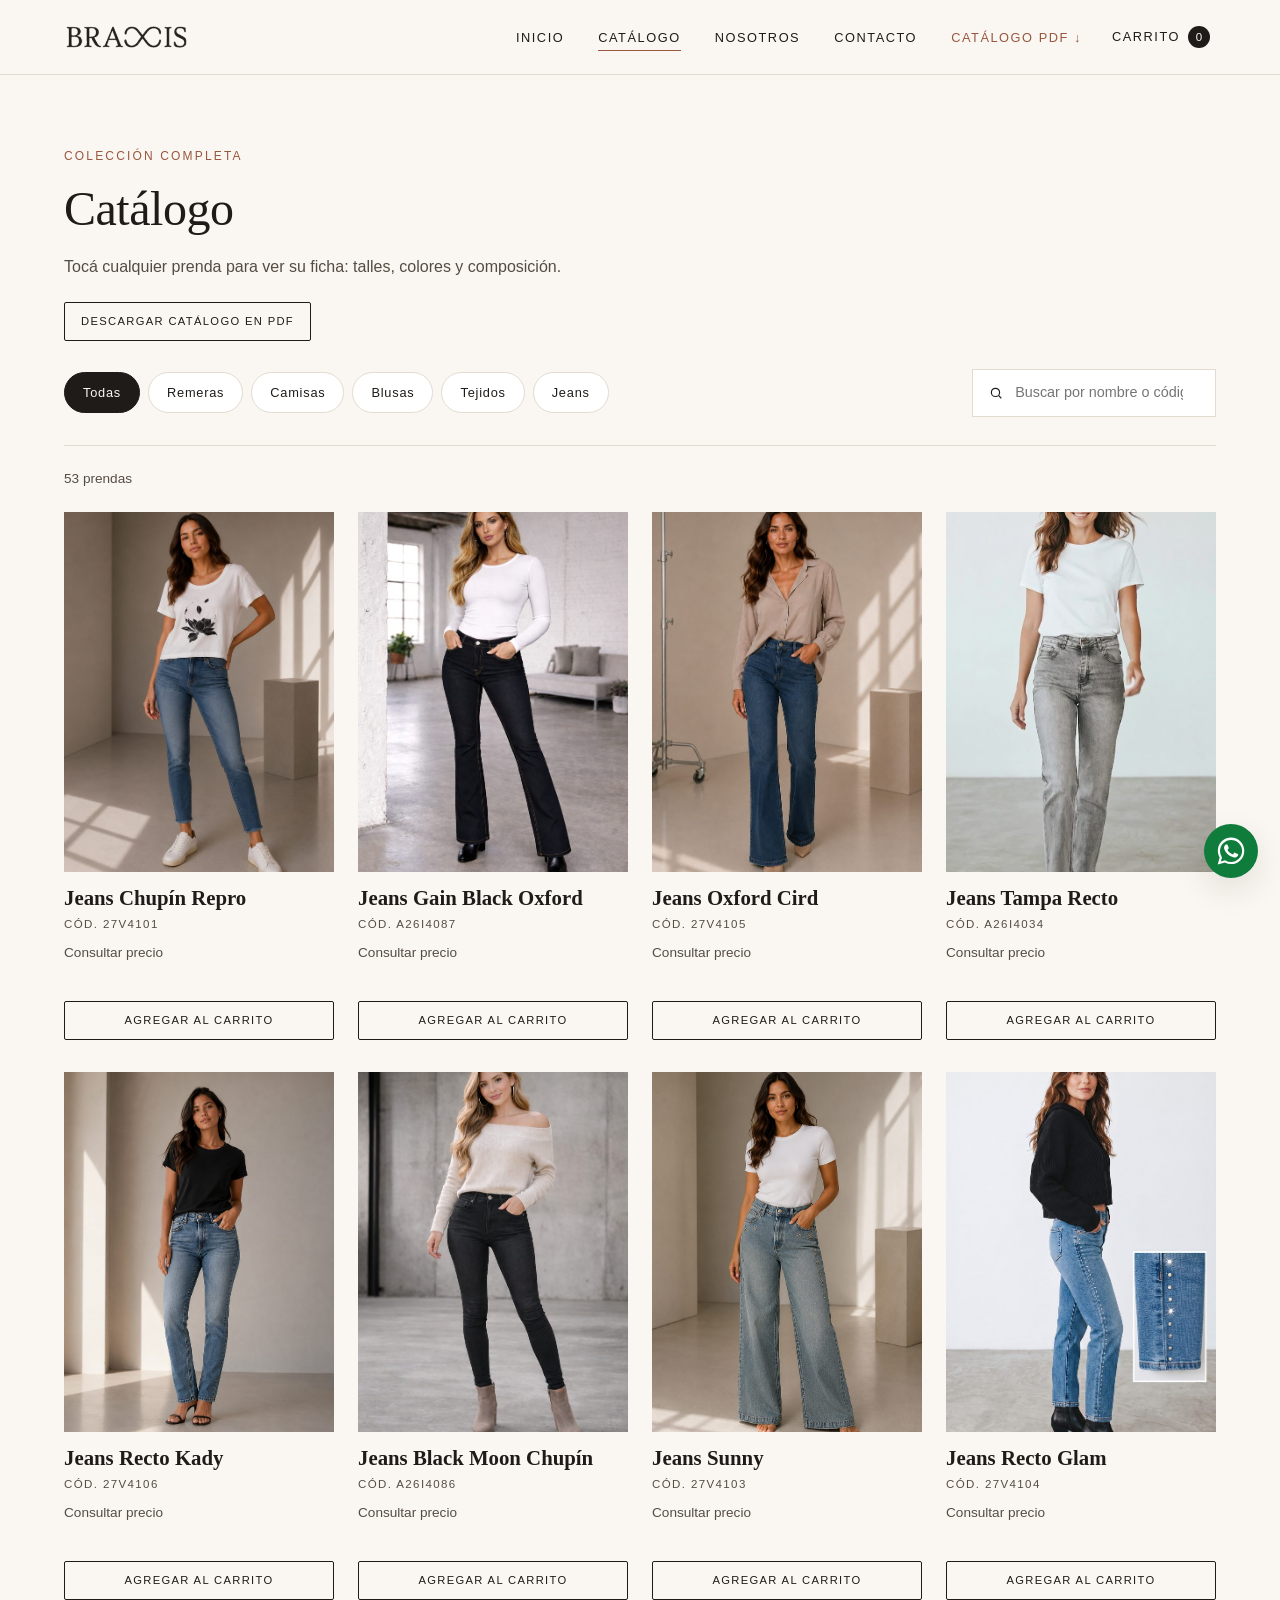
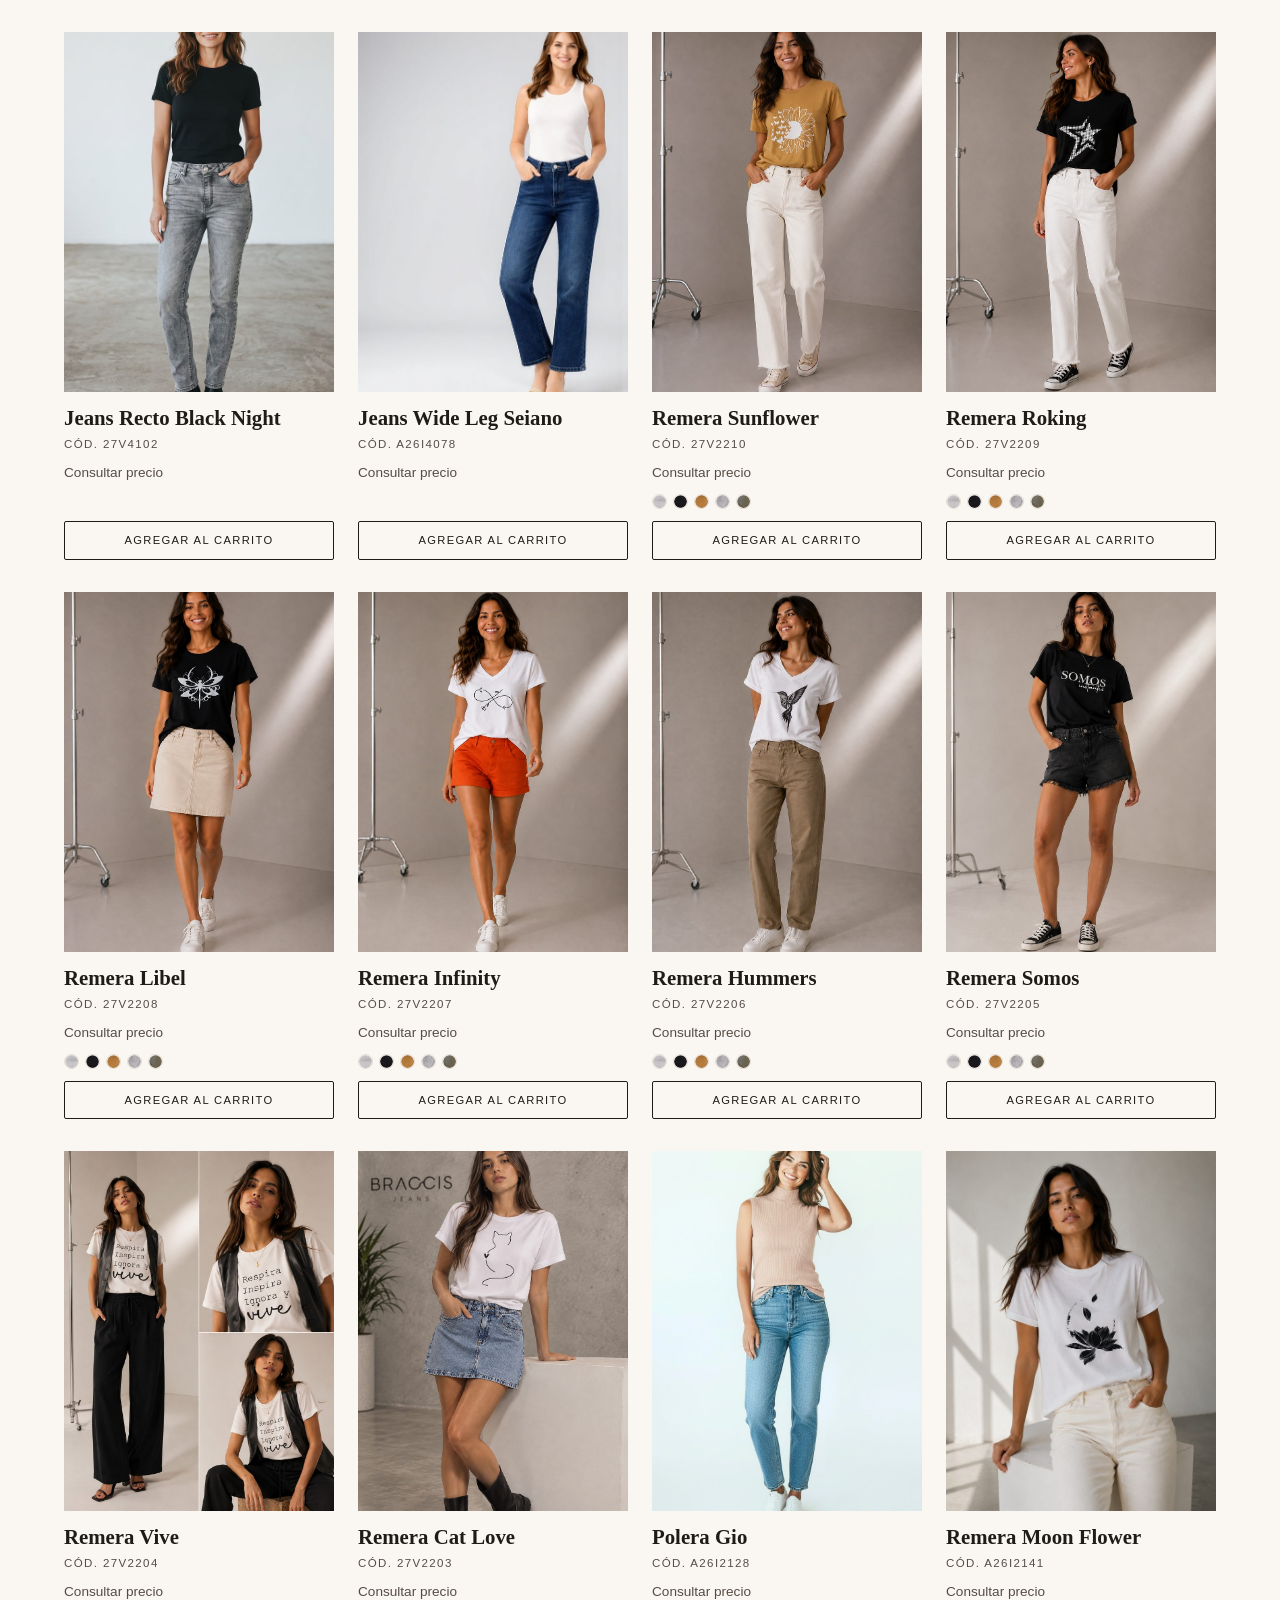
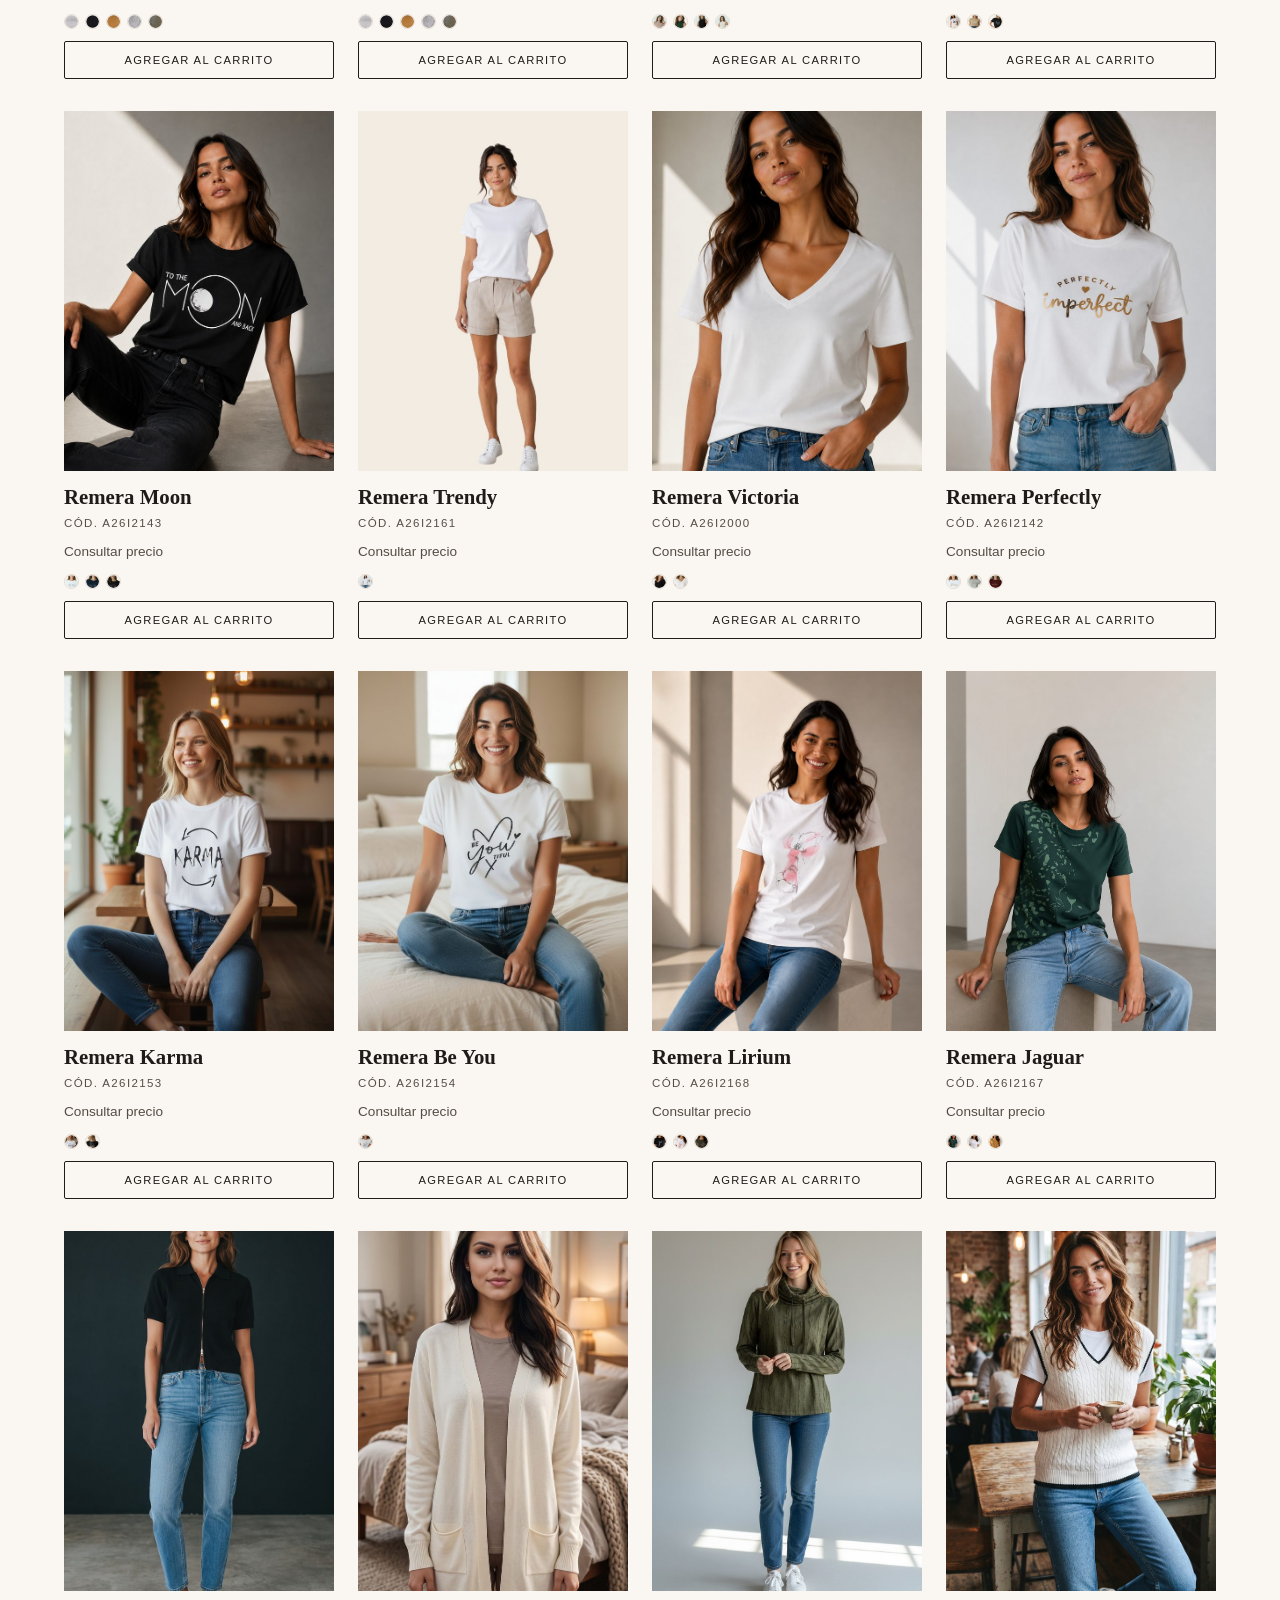
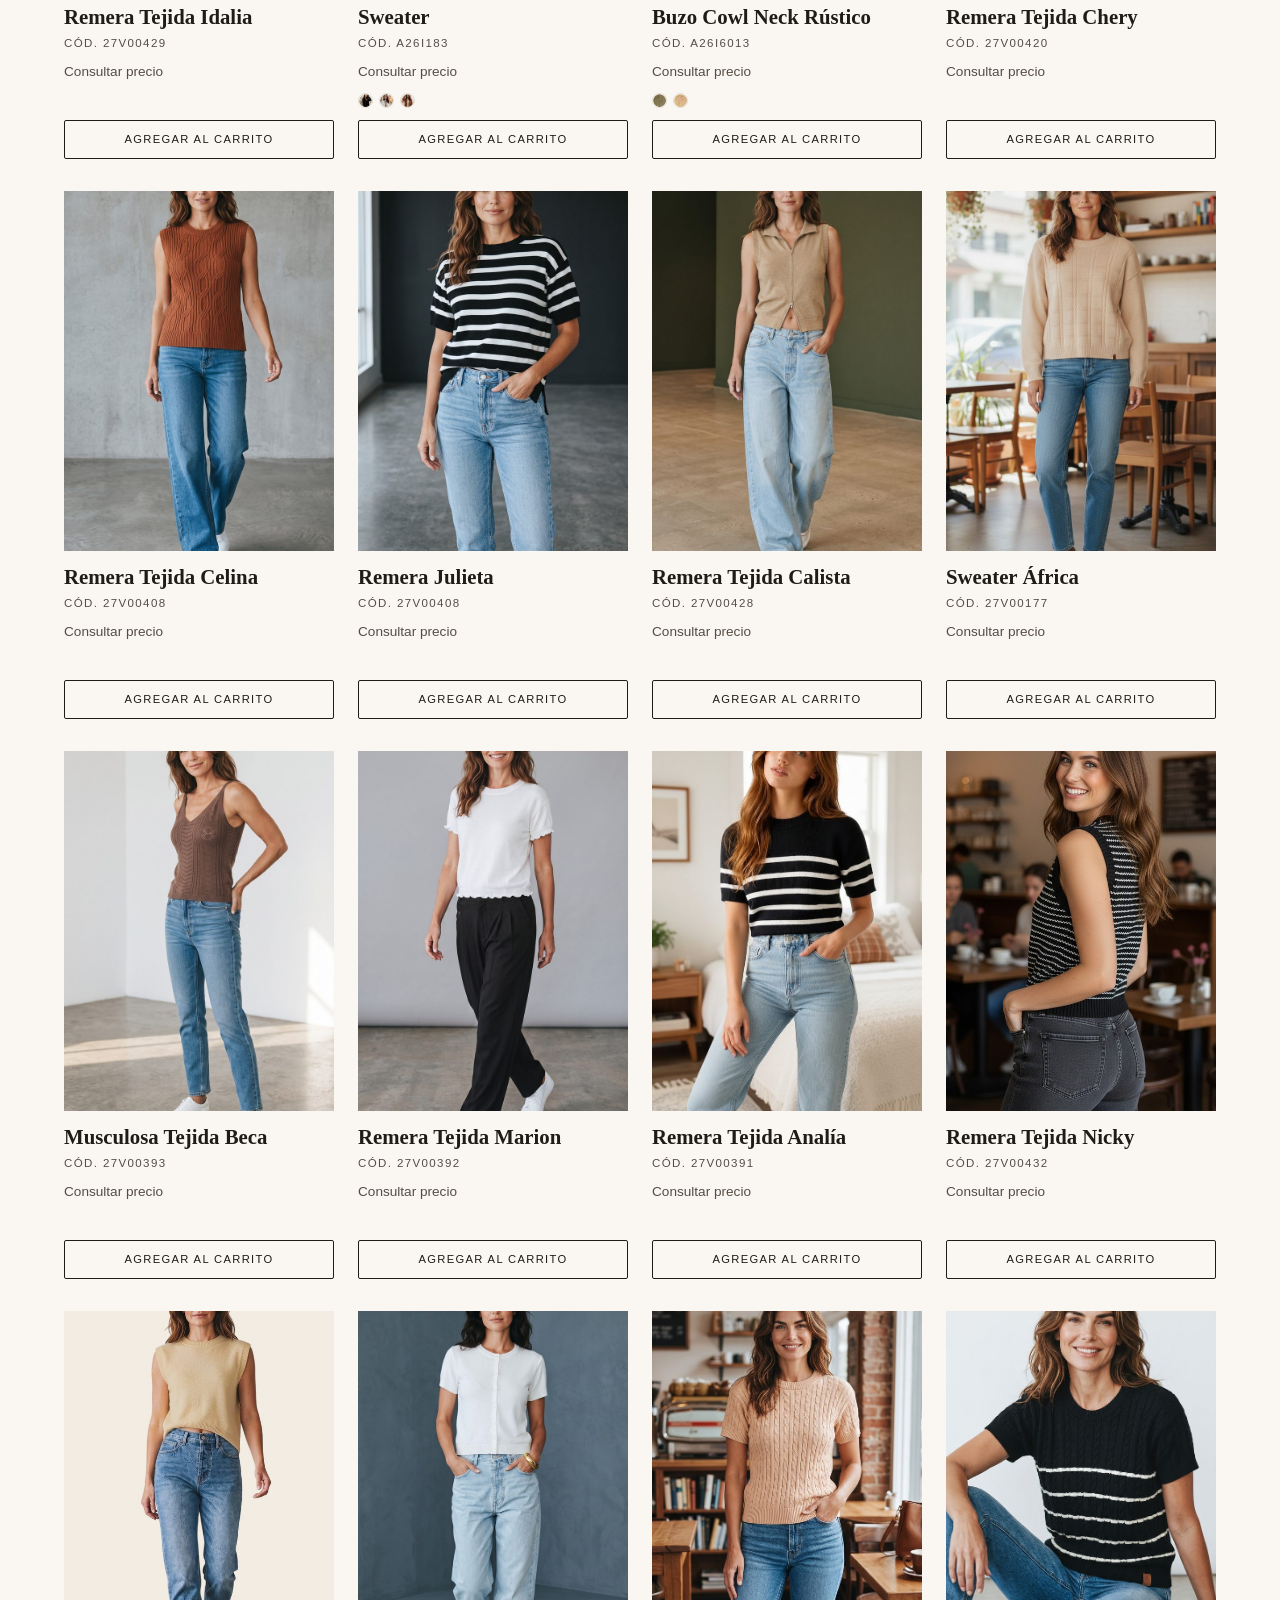
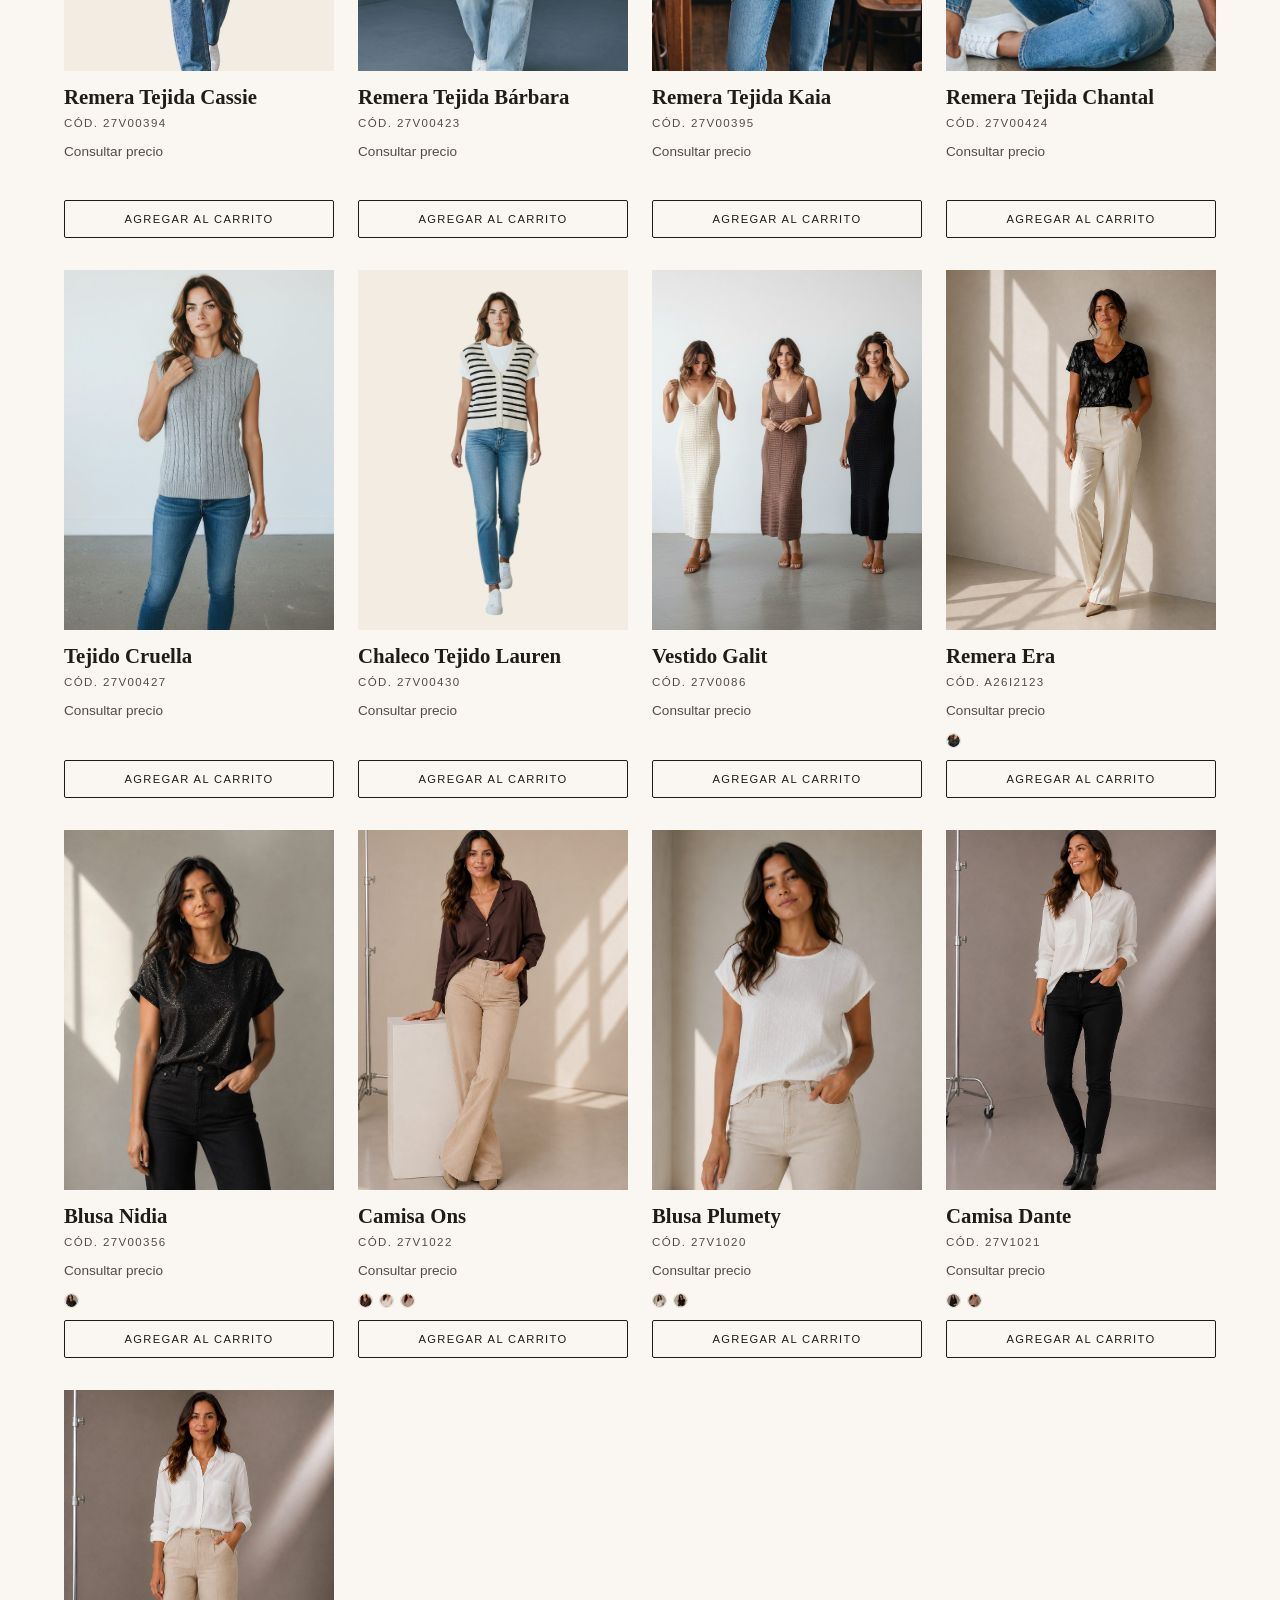
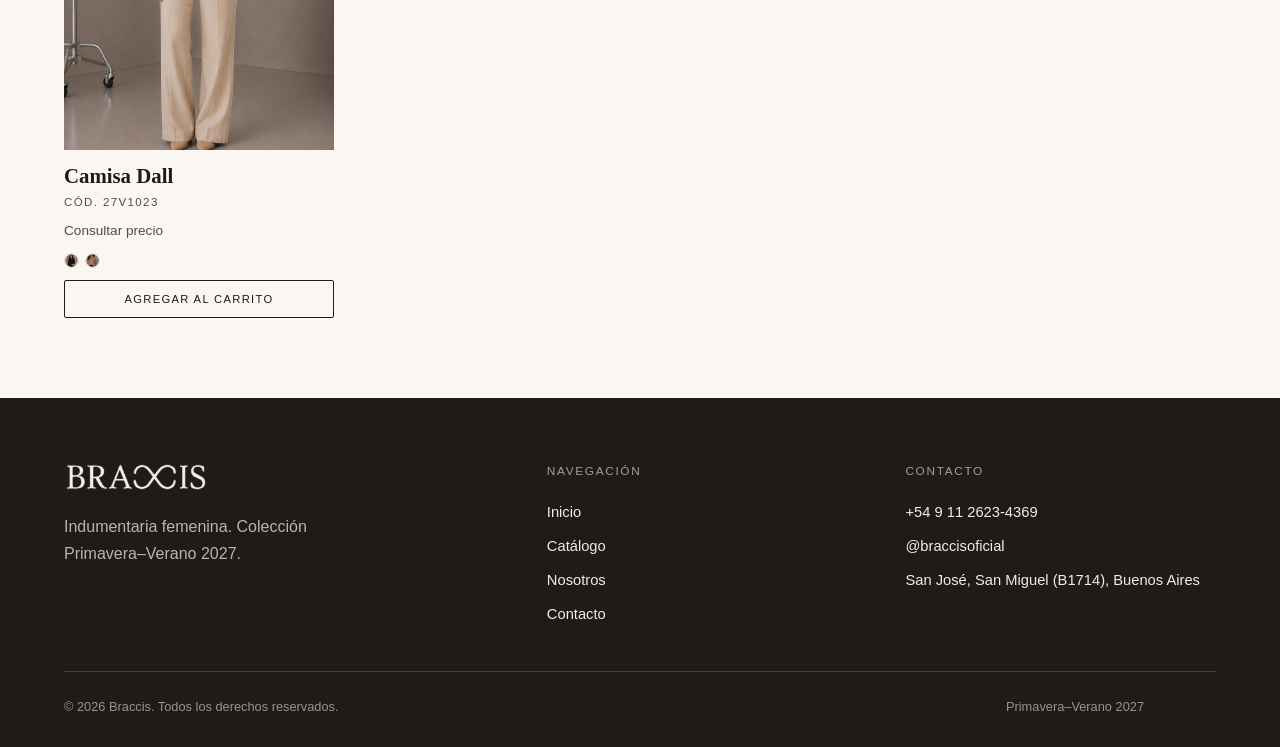
==== commit 4e3ec950: "Fotos desde Google Drive o links externos en la planilla Para agregar una prenda nueva habia que sub" ====
--- a/catalogo.html
+++ b/catalogo.html
@@ -6,7 +6,7 @@
        Hacen falta porque GitHub Pages no lee el archivo _headers.
        Si se publica en Netlify, manda _headers (que ademas agrega
        proteccion contra iframes y HTTPS forzado, que aca no se pueden). -->
-  <meta http-equiv="Content-Security-Policy" content="default-src 'self'; script-src 'self'; style-src 'self' 'unsafe-inline' https://fonts.googleapis.com; font-src 'self' https://fonts.gstatic.com; img-src 'self' data:; connect-src 'self' https://formspree.io https://docs.google.com https://*.googleusercontent.com; media-src 'self' https:; form-action 'self' https://formspree.io; base-uri 'self'; object-src 'none'">
+  <meta http-equiv="Content-Security-Policy" content="default-src 'self'; script-src 'self'; style-src 'self' 'unsafe-inline' https://fonts.googleapis.com; font-src 'self' https://fonts.gstatic.com; img-src 'self' data: https:; connect-src 'self' https://formspree.io https://docs.google.com https://*.googleusercontent.com; media-src 'self' https:; form-action 'self' https://formspree.io; base-uri 'self'; object-src 'none'">
   <!-- ============ IMPORTANTE ============
        Le pide a Google y a los buscadores que NO indexen este sitio.
        Esta puesto porque esta direccion es una muestra temporal: si se
--- a/css/styles.css
+++ b/css/styles.css
@@ -690,3 +690,35 @@
   .carrito-boton { margin-left: auto; }
   .nav { margin-left: 0; }
 }
+
+/* ---------- Prenda agotada ----------
+   Se escribe "agotado" en la columna visible del Google Sheets.
+   Sigue a la vista, con cartel, y no se puede agregar al carrito. */
+.producto__cartel-agotado {
+  position: absolute;
+  top: 12px;
+  left: 12px;
+  z-index: 1;
+  padding: 6px 12px;
+  background: var(--tinta);
+  color: var(--crema);
+  font-size: .68rem;
+  letter-spacing: .14em;
+  text-transform: uppercase;
+}
+/* La foto un poco apagada, para que se note de un vistazo */
+.producto:has(.producto__cartel-agotado) .producto__figura img { opacity: .72; }
+.producto__agregar--agotado {
+  border-color: var(--linea);
+  color: var(--tinta-soft);
+  cursor: default;
+}
+.producto__agregar--agotado:hover { background: transparent; color: var(--tinta-soft); }
+.ficha__agotado {
+  margin-top: 26px;
+  padding: 14px 16px;
+  border: 1px solid var(--linea);
+  background: var(--blanco);
+  color: var(--tinta-soft);
+  font-size: .9rem;
+}
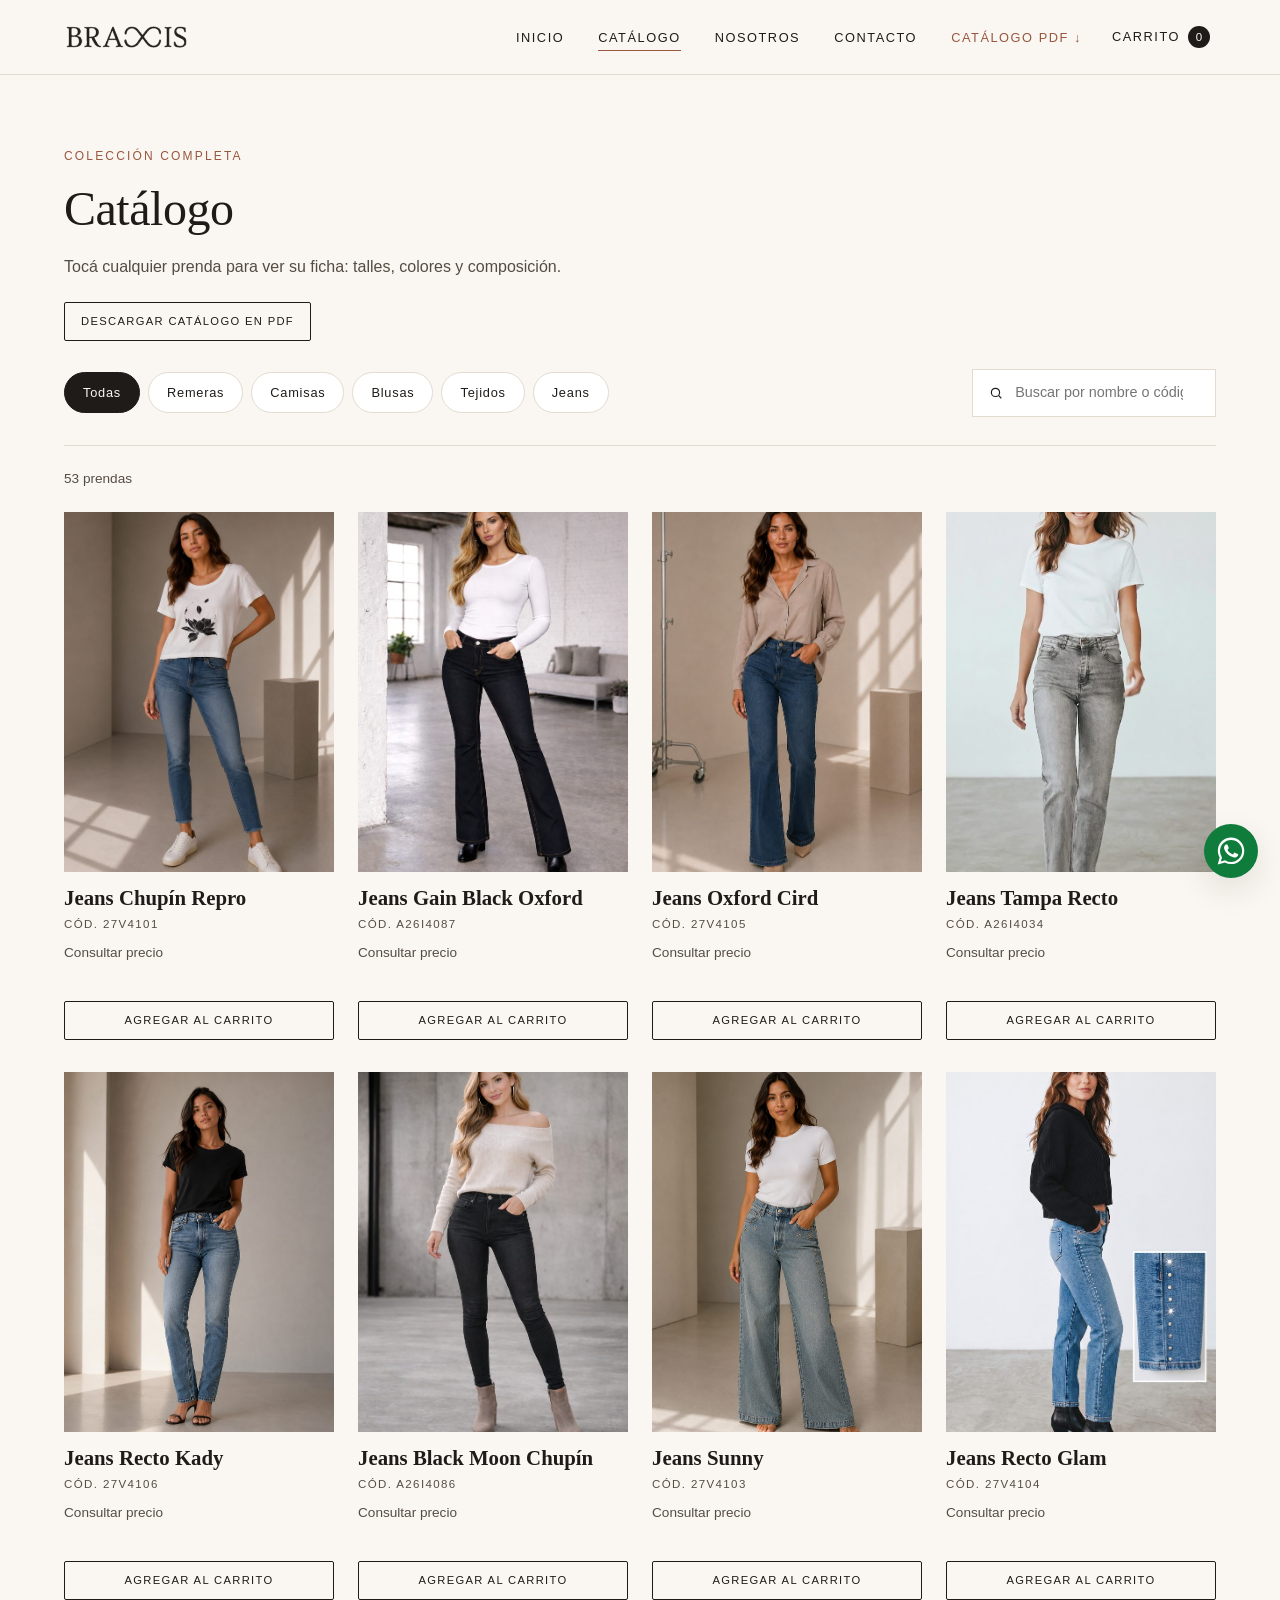
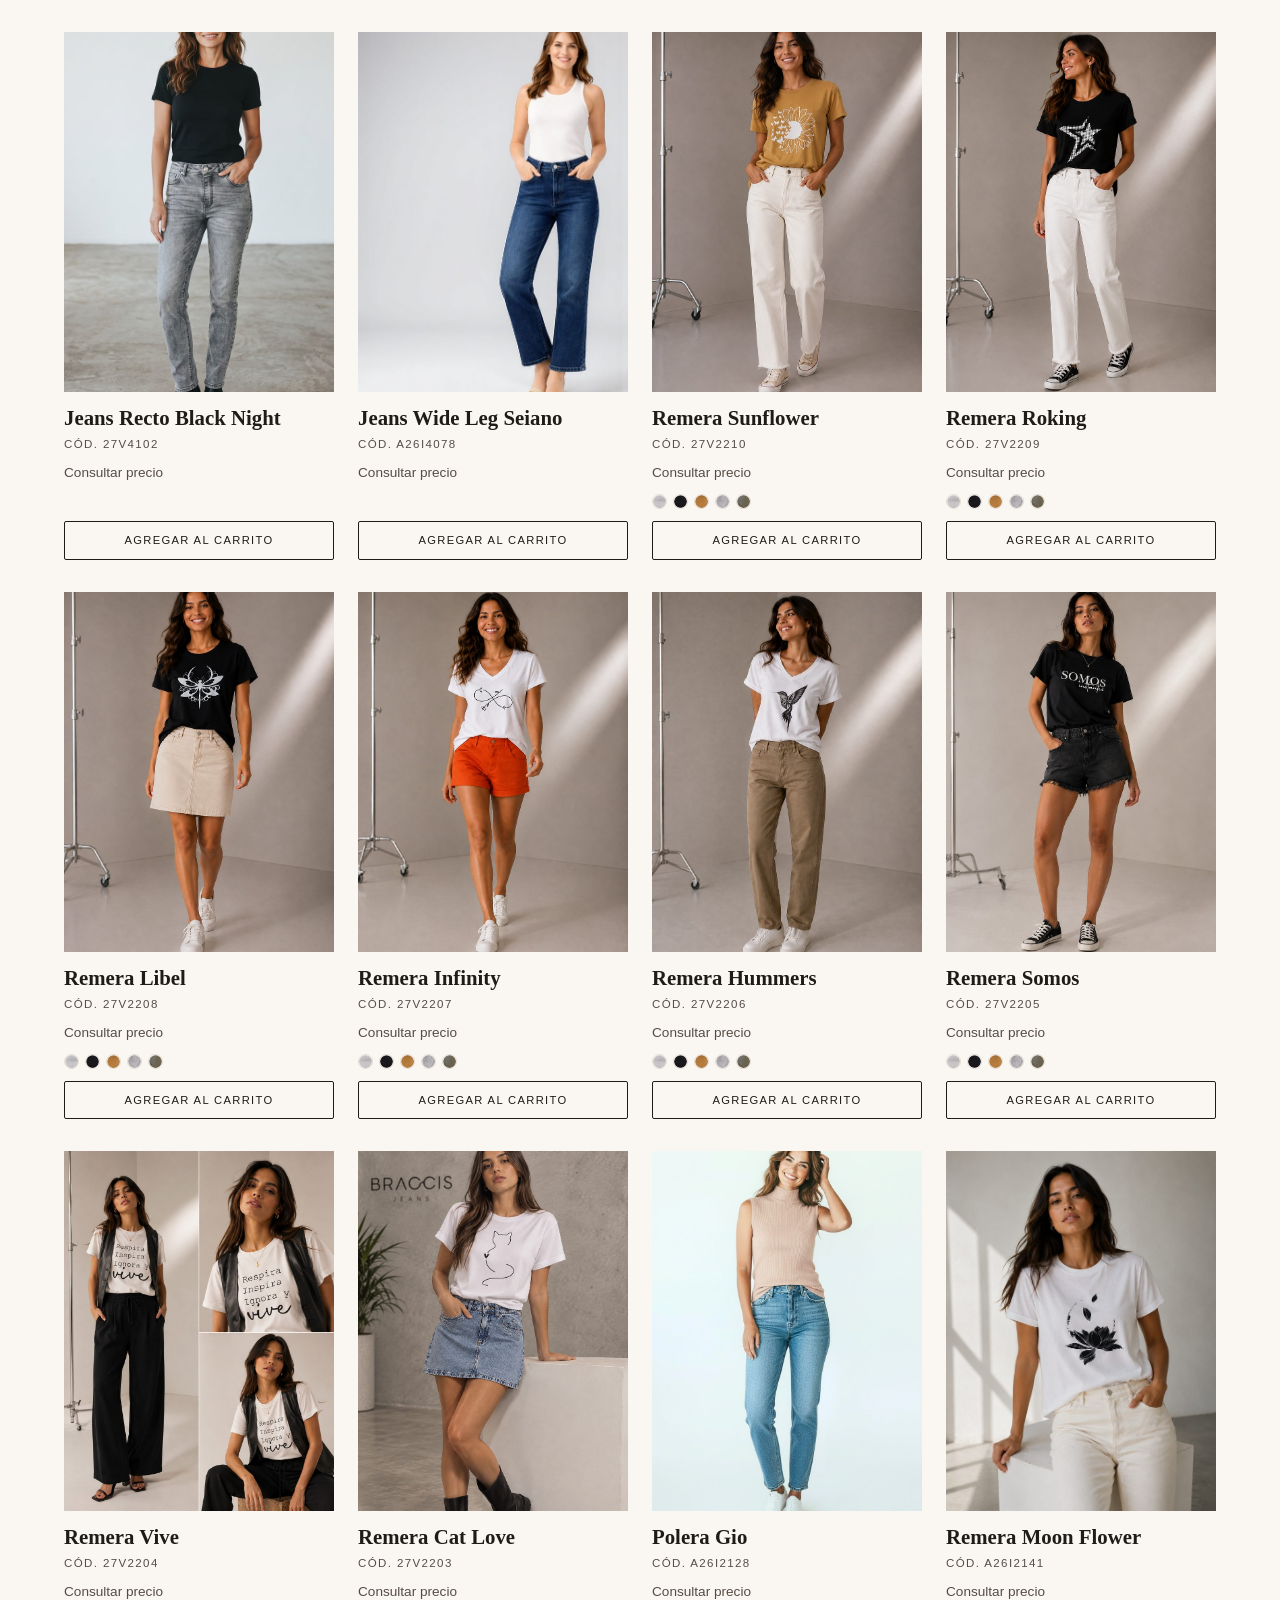
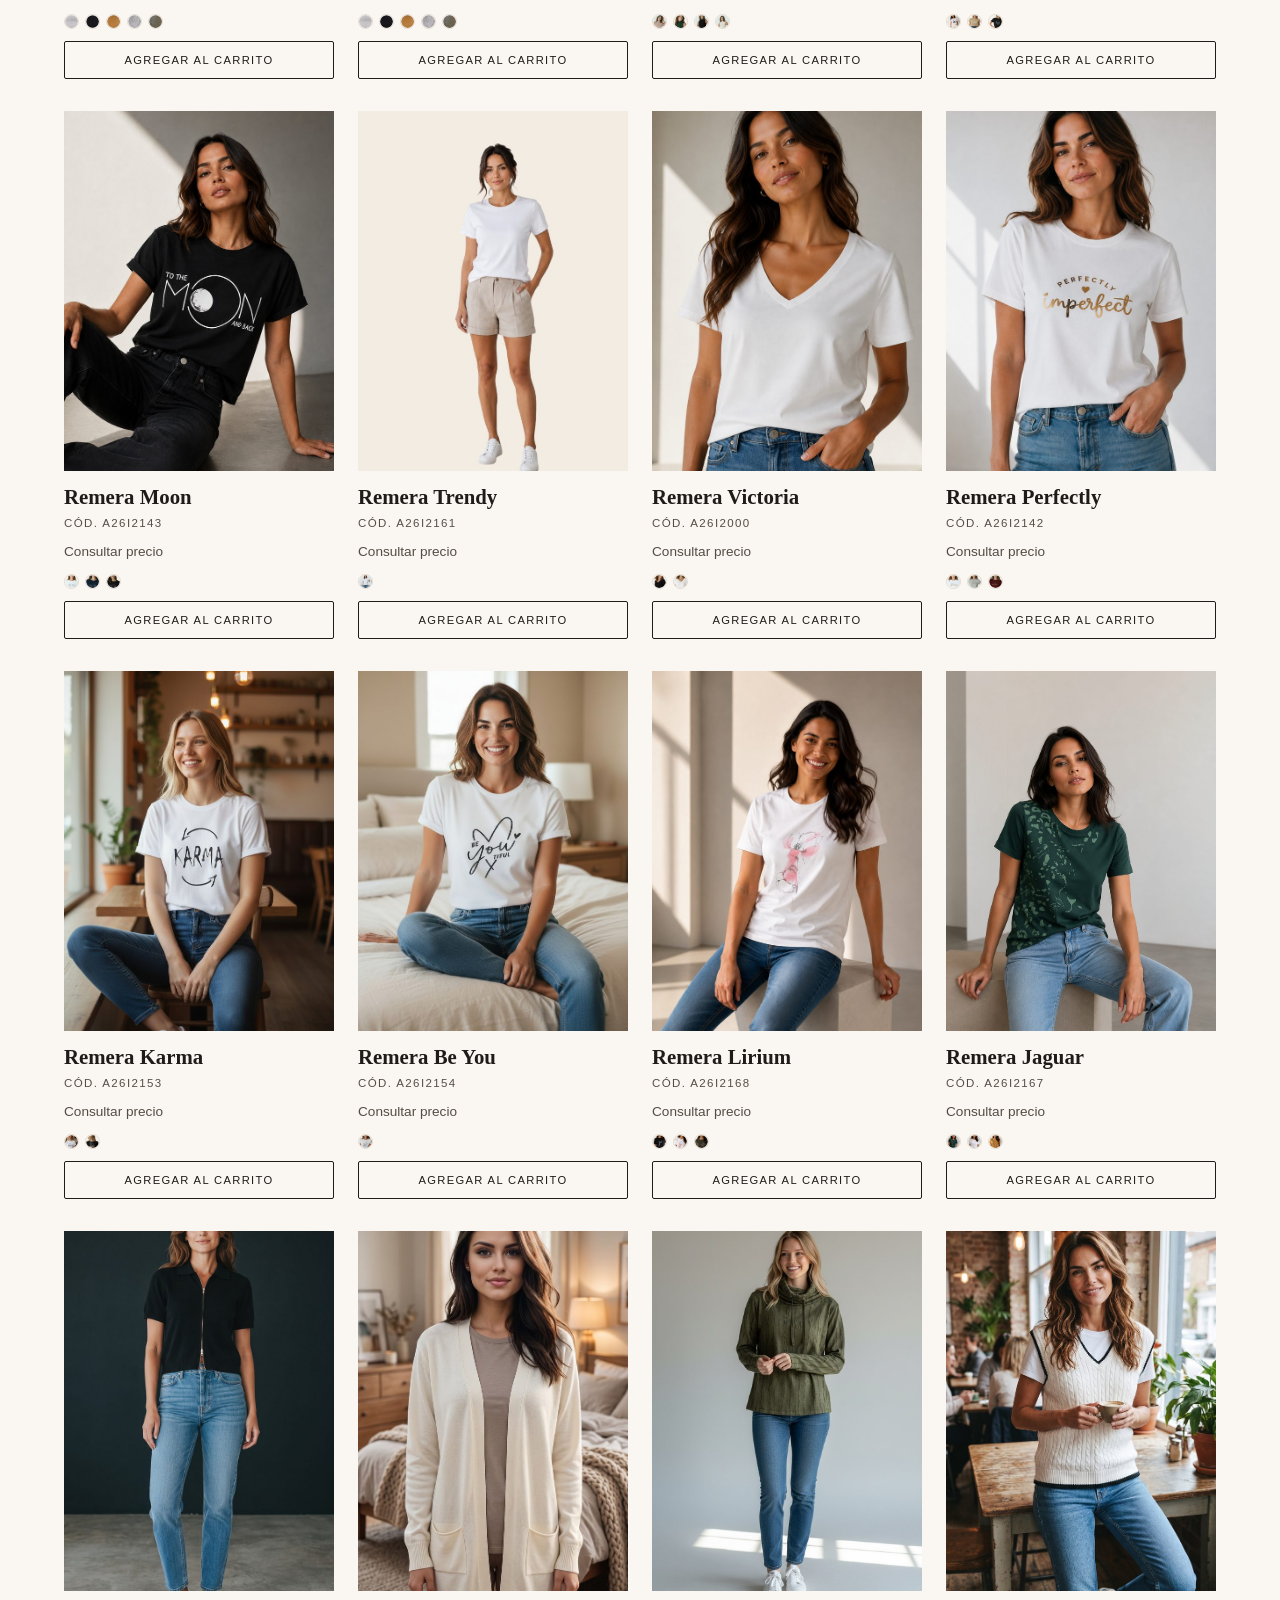
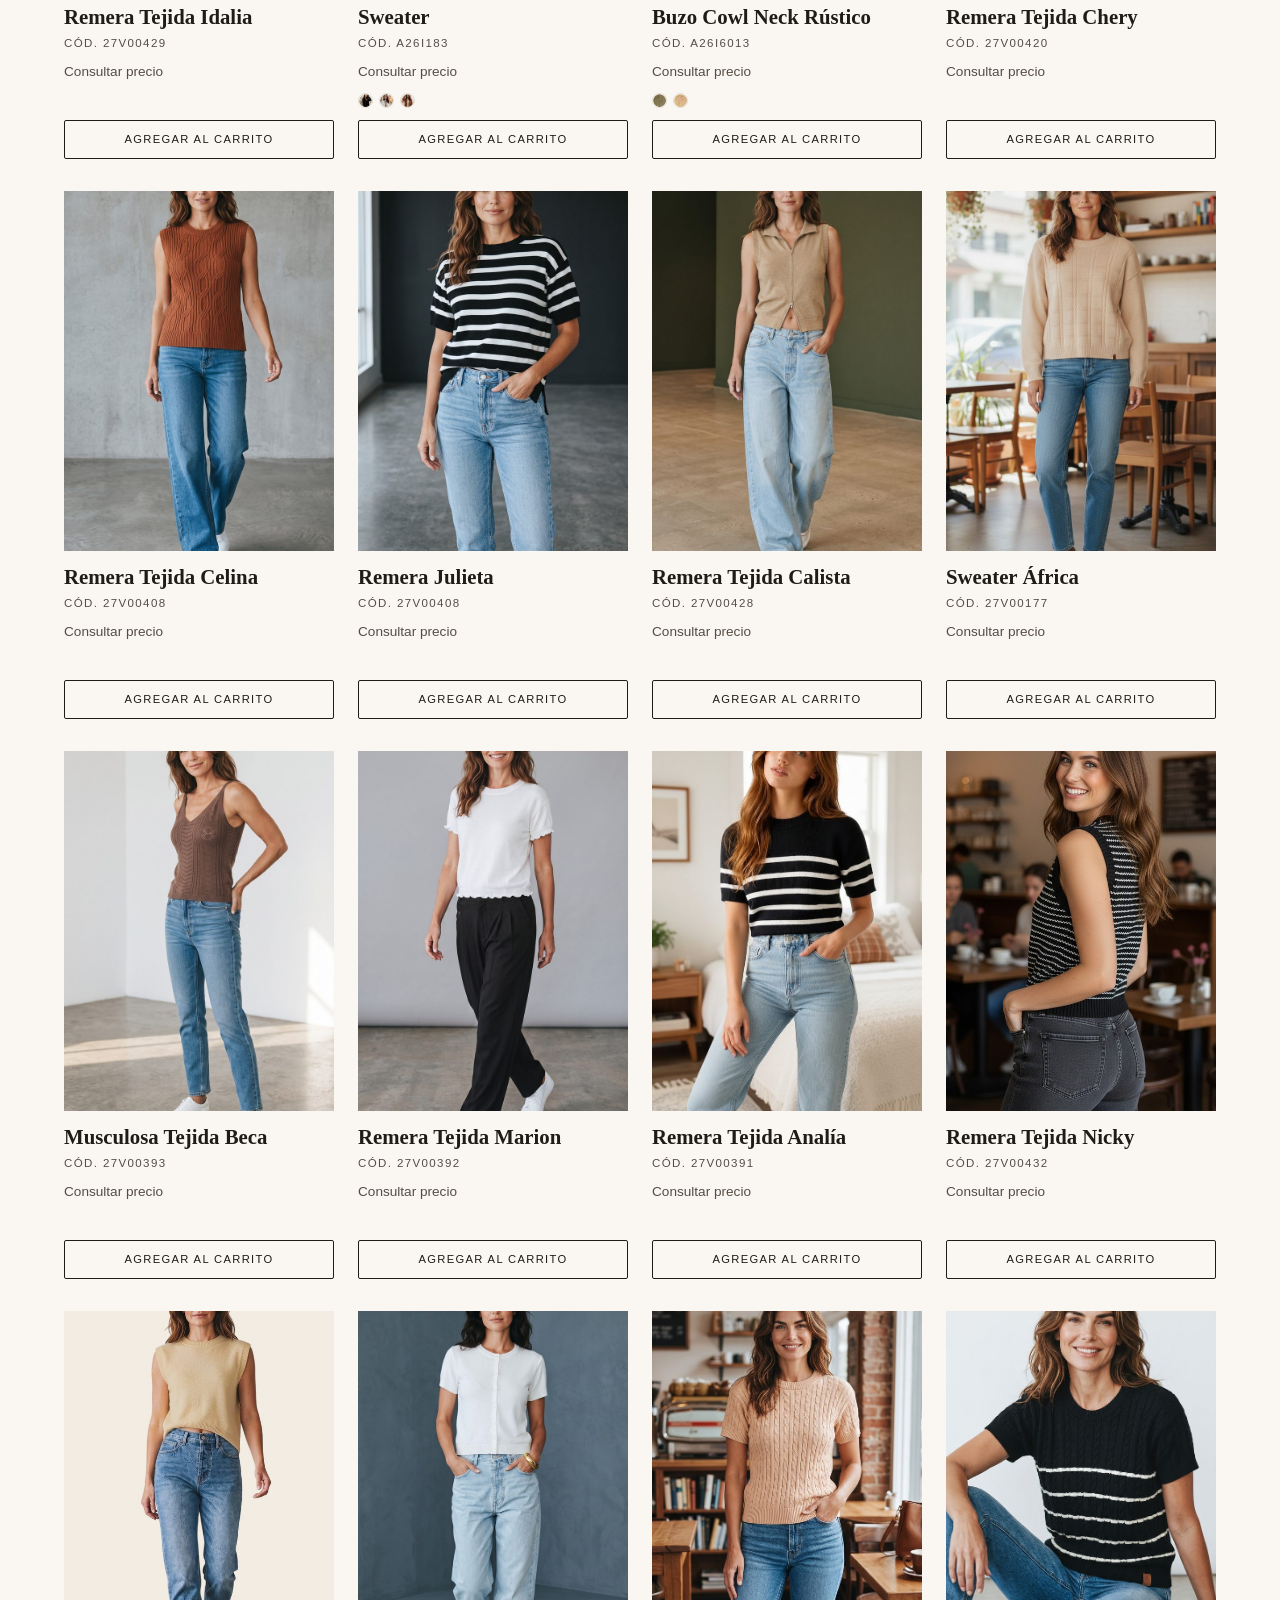
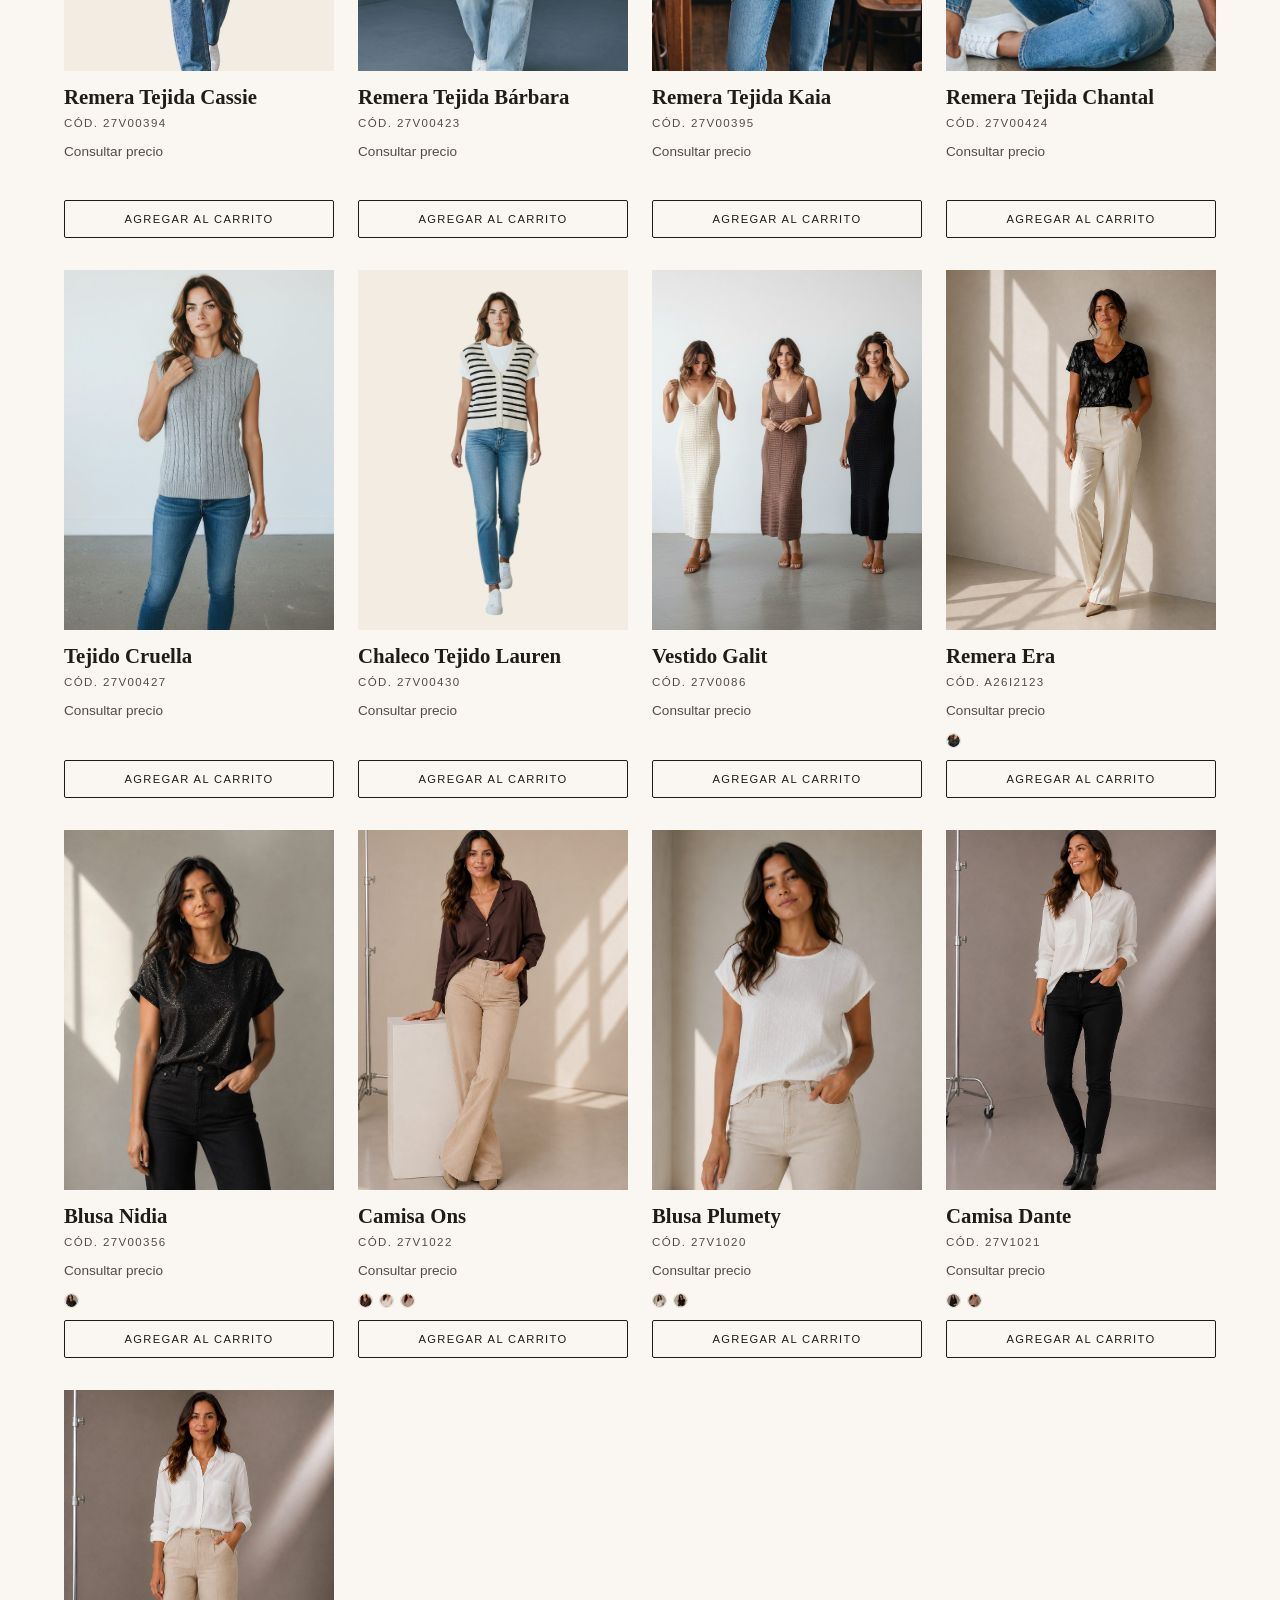
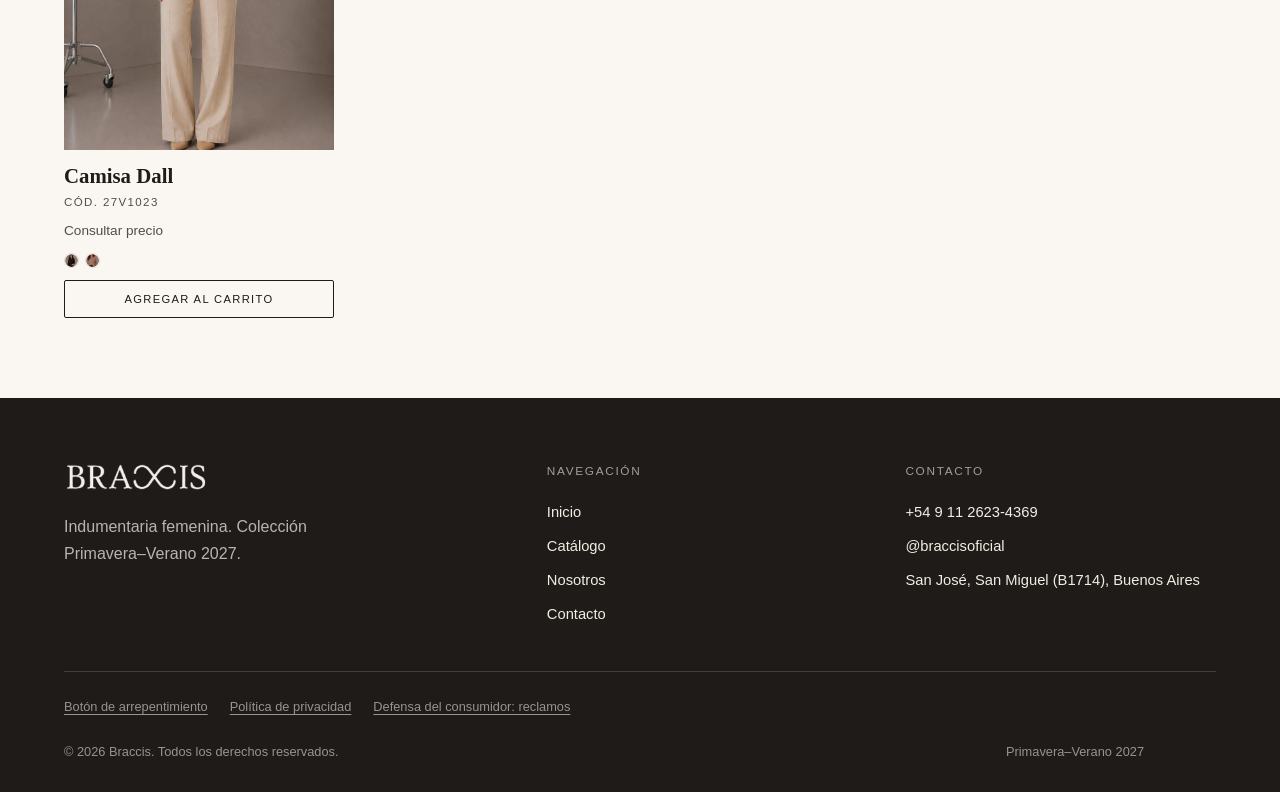
==== commit 3e22d634: "Boton de arrepentimiento, politica de privacidad y datos legales en el pie - arrepentimiento.html: f" ====
--- a/catalogo.html
+++ b/catalogo.html
@@ -131,6 +131,22 @@
         </div>
       </div>
 
+      <!-- Datos legales. Los tres links los pide la Ley de Defensa del
+           Consumidor. Razon social, CUIT y Data fiscal se completan en
+           js/config.js; mientras esten vacios no se muestran. -->
+      <div class="footer__legal">
+        <ul class="footer__legal-links">
+          <li><a href="arrepentimiento.html">Botón de arrepentimiento</a></li>
+          <li><a href="privacidad.html">Política de privacidad</a></li>
+          <li><a data-reclamos href="#" target="_blank" rel="noopener">Defensa del consumidor: reclamos</a></li>
+        </ul>
+        <p class="footer__legal-datos">
+          <span class="dato-legal" data-empresa="razonSocial"></span>
+          <span class="dato-legal">CUIT <span data-empresa="cuit"></span></span>
+          <a class="footer__fiscal" data-fiscal href="#" target="_F960AFIPInfo" rel="noopener" hidden><img src="https://www.afip.gob.ar/images/f960/DATAWEB.jpg" alt="Data fiscal de ARCA" loading="lazy"></a>
+        </p>
+      </div>
+
       <div class="footer__abajo">
         <span>&copy; <span data-anio></span> Braccis. Todos los derechos reservados.</span>
         <span>Primavera–Verano 2027</span>
--- a/css/styles.css
+++ b/css/styles.css
@@ -722,3 +722,41 @@
   color: var(--tinta-soft);
   font-size: .9rem;
 }
+
+/* En el celular "Precio a confirmar" no entra en una linea: se parte en dos */
+.carrito__precio--consultar { white-space: normal; max-width: 9ch; text-align: right; color: var(--tinta-soft); font-size: .8rem; }
+
+/* ---------- Pie: datos legales (arrepentimiento, privacidad, reclamos) ---------- */
+.footer__legal {
+  display: flex;
+  flex-wrap: wrap;
+  align-items: center;
+  justify-content: space-between;
+  gap: 14px 28px;
+  padding-top: 24px;
+  font-size: .8rem;
+  color: rgba(250, 247, 242, .55);
+}
+.footer__legal-links { display: flex; flex-wrap: wrap; gap: 8px 22px; }
+.footer__legal-links a { text-decoration: underline; text-underline-offset: 3px; }
+.footer__legal-datos { display: flex; flex-wrap: wrap; align-items: center; gap: 8px 18px; }
+.footer__legal-datos:not(:has(> :not([hidden]))) { display: none; }
+.footer__fiscal img { display: block; height: 56px; width: auto; }
+
+/* ---------- Paginas legales (arrepentimiento y privacidad) ---------- */
+.texto-legal { max-width: 68ch; margin-top: 36px; display: grid; gap: 30px; }
+.texto-legal h2 { font-size: .74rem; letter-spacing: .14em; text-transform: uppercase; color: var(--acento); font-weight: 500; margin-bottom: 8px; }
+.texto-legal p, .texto-legal li { color: var(--tinta-soft); }
+.texto-legal ul { display: grid; gap: 6px; padding-left: 1.1em; list-style: disc; }
+.texto-legal a { text-decoration: underline; text-underline-offset: 3px; }
+.pasos { display: grid; gap: 22px; counter-reset: paso; }
+.pasos li { counter-increment: paso; display: grid; grid-template-columns: 34px 1fr; gap: 12px; color: var(--tinta-soft); }
+.pasos li::before {
+  content: counter(paso);
+  width: 34px; height: 34px;
+  display: grid; place-items: center;
+  border: 1px solid var(--linea);
+  font-family: var(--display);
+  font-size: 1.1rem;
+  color: var(--tinta);
+}
